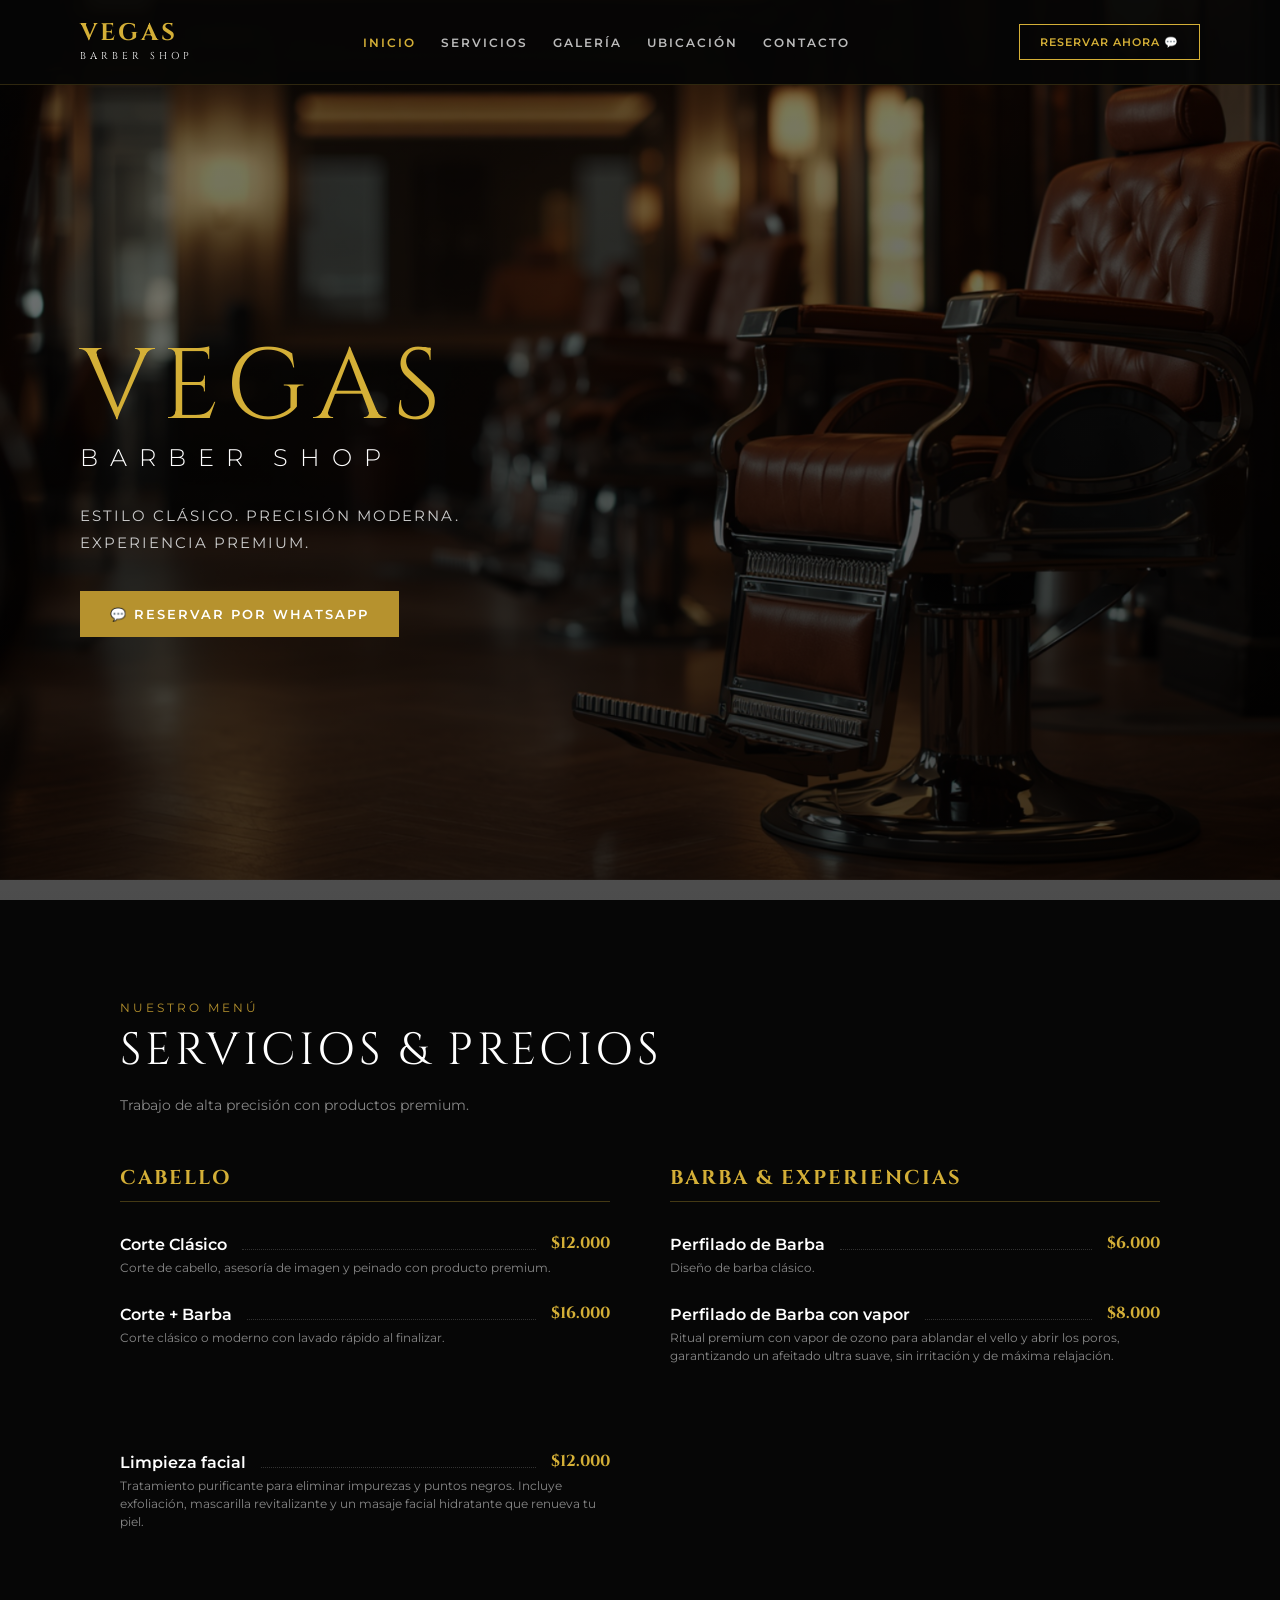
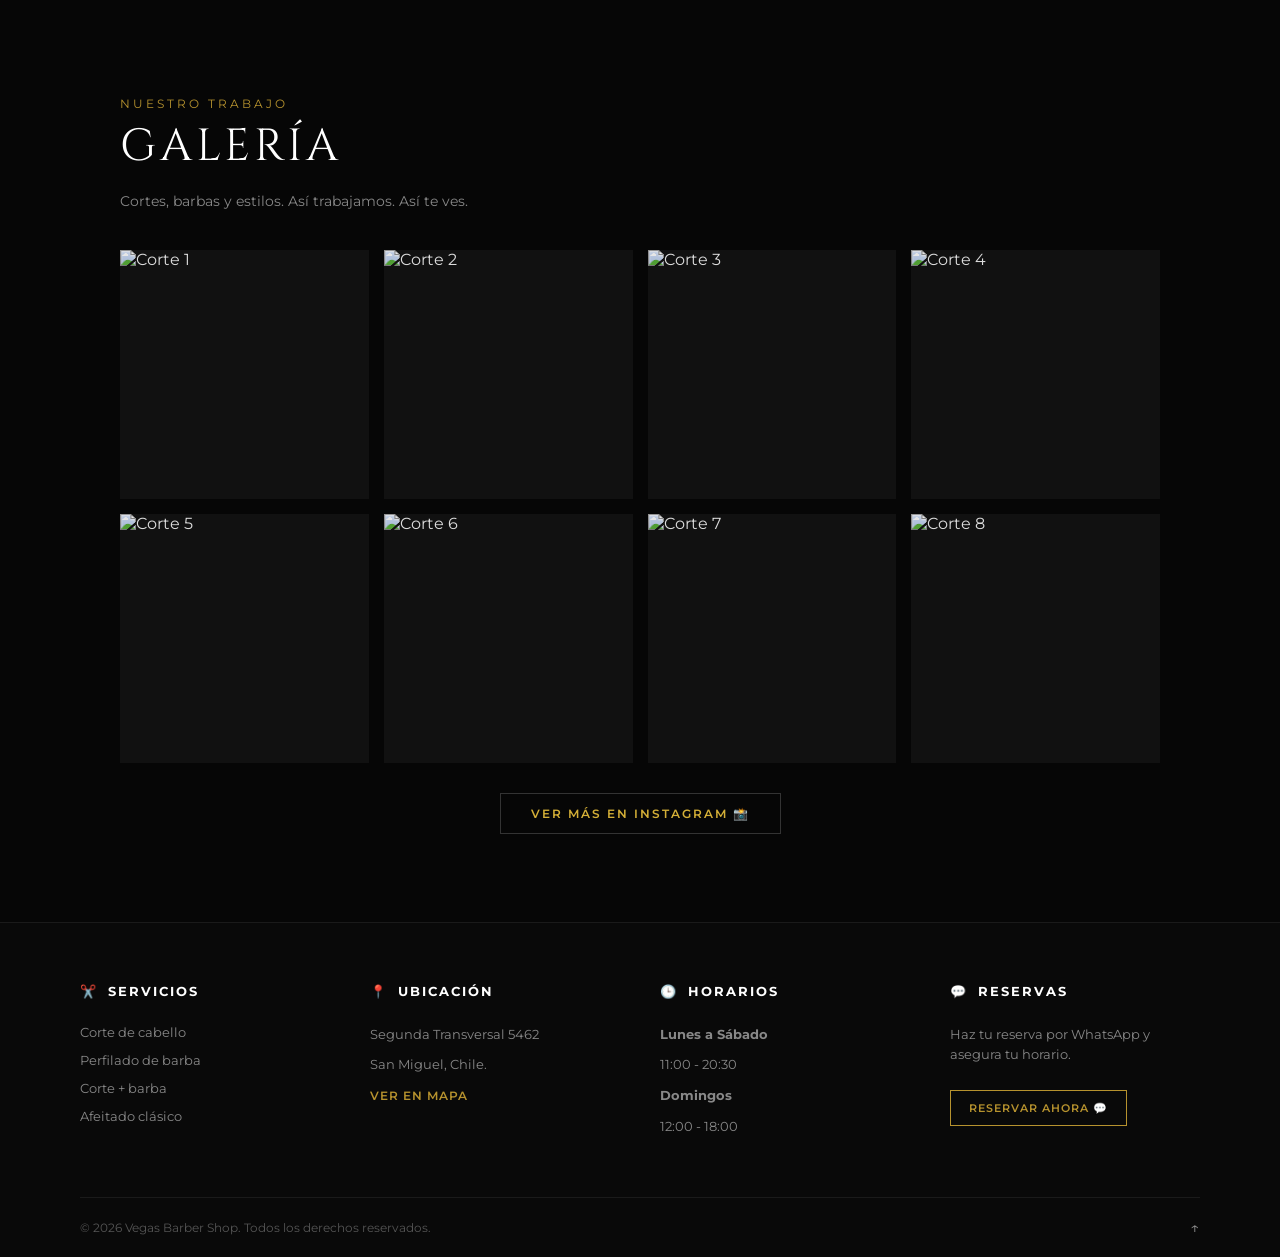
==== index.html @ ecc7b27f "Update index.html" ====
<!DOCTYPE html>
<html lang="es">
<head>
  <meta charset="UTF-8">
  <meta name="viewport" content="width=device-width, initial-scale=1.0">
  <title>Vegas Barber Shop</title>
  <link rel="preconnect" href="https://fonts.googleapis.com">
  <link rel="preconnect" href="https://fonts.gstatic.com" crossorigin>
  <link href="https://fonts.googleapis.com/css2?family=Cinzel:wght@400;600;700&family=Montserrat:wght@300;400;600&display=swap" rel="stylesheet">
  <link rel="stylesheet" href="styles.css">
</head>
<body>

  <nav class="navbar">
    <div class="nav-logo">
      <span class="gold-text">VEGAS</span><br><span class="sub-logo">BARBER SHOP</span>
    </div>
    <ul class="nav-links">
      <li><a href="#inicio" class="active">INICIO</a></li>
      <li><a href="#servicios">SERVICIOS</a></li>
      <li><a href="#galeria">GALERÍA</a></li>
      <li><a href="https://maps.app.goo.gl/8im1ZA4yLaTMc9S58">UBICACIÓN</a></li>
      <li><a href="#contacto">CONTACTO</a></li>
    </ul>
    <a href="https://wa.me/56946700809" target="_blank" class="btn-outline">RESERVAR AHORA 💬</a>
  </nav>

  <header id="inicio" class="hero">
    <div class="hero-content">
      <h1 class="hero-title">VEGAS</h1>
      <h2 class="hero-subtitle">BARBER SHOP</h2>
      <p class="hero-tagline">ESTILO CLÁSICO. PRECISIÓN MODERNA.<br>EXPERIENCIA PREMIUM.</p>
      <a class="btn-gold" href="https://wa.me/56946700809" target="_blank">
        <span class="icon">💬</span> RESERVAR POR WHATSAPP
      </a>
    </div>
  </header>
<section id="servicios" class="services-section">
    <p class="section-subtitle">NUESTRO MENÚ</p>
    <h2 class="section-title">SERVICIOS & PRECIOS</h2>
    <p class="services-desc">Trabajo de alta precisión con productos premium.</p>

    <div class="services-container">
      
      <div class="services-category">
        <h3>CABELLO</h3>
        
        <div class="service-item">
          <div class="service-info">
            <span class="service-name">Corte Clásico</span>
            <span class="service-line"></span>
            <span class="service-price">$12.000</span>
          </div>
          <p class="service-detail">Corte de cabello, asesoría de imagen y peinado con producto premium.</p>
        </div>

        <div class="service-item">
          <div class="service-info">
            <span class="service-name">Corte + Barba</span>
            <span class="service-line"></span>
            <span class="service-price">$16.000</span>
          </div>
          <p class="service-detail">Corte clásico o moderno con lavado rápido al finalizar.</p>
        </div>
      </div>

      <div class="services-category">
        <h3>BARBA & EXPERIENCIAS</h3>
        
        <div class="service-item">
          <div class="service-info">
            <span class="service-name">Perfilado de Barba</span>
            <span class="service-line"></span>
            <span class="service-price">$6.000</span>
          </div>
          <p class="service-detail">Diseño de barba clásico.</p>
        </div>

        <div class="service-item">
          <div class="service-info">
            <span class="service-name">Perfilado de Barba con vapor</span>
            <span class="service-line"></span>
            <span class="service-price">$8.000</span>
          </div>
          <p class="service-detail">Ritual premium con vapor de ozono para ablandar el vello y abrir los poros, garantizando un afeitado ultra suave, sin irritación y de máxima relajación.</p>
        </div>
      </div>
      
        <div class="service-item">
          <div class="service-info">
            <span class="service-name">Limpieza facial</span>
            <span class="service-line"></span>
            <span class="service-price">$12.000</span>
          </div>
          <p class="service-detail">Tratamiento purificante para eliminar impurezas y puntos negros. Incluye exfoliación, mascarilla revitalizante y un masaje facial hidratante que renueva tu piel.</p>
        </div>
      </div>

    </div>
  </section>
  
  <section id="galeria" class="gallery-section">
    <p class="section-subtitle">NUESTRO TRABAJO</p>
    <h2 class="section-title">GALERÍA</h2>
    <p class="gallery-desc">Cortes, barbas y estilos. Así trabajamos. Así te ves.</p>
    
    <div class="gallery-grid">
      <div class="gallery-item"><img src="https://images.unsplash.com/photo-1503951914875-452162b0f3f1?q=80&w=500" alt="Corte 1"></div>
      <div class="gallery-item"><img src="https://images.unsplash.com/photo-1621605815971-fbc98d665033?q=80&w=500" alt="Corte 2"></div>
      <div class="gallery-item"><img src="https://images.unsplash.com/photo-1599351431202-1e0f0137899a?q=80&w=500" alt="Corte 3"></div>
      <div class="gallery-item"><img src="https://images.unsplash.com/photo-1622286342621-4bd786c2447c?q=80&w=500" alt="Corte 4"></div>
      <div class="gallery-item"><img src="https://images.unsplash.com/photo-1517832606589-7a598b38927e?q=80&w=500" alt="Corte 5"></div>
      <div class="gallery-item"><img src="https://images.unsplash.com/photo-1503951914875-452162b0f3f1?q=80&w=500" alt="Corte 6"></div>
      <div class="gallery-item"><img src="https://images.unsplash.com/photo-1621605815971-fbc98d665033?q=80&w=500" alt="Corte 7"></div>
      <div class="gallery-item"><img src="https://images.unsplash.com/photo-1599351431202-1e0f0137899a?q=80&w=500" alt="Corte 8"></div>
    </div>

    <div class="gallery-action">
      <a href="https://instagram.com/vegasbarber.cl" target="_blank" class="btn-insta">VER MÁS EN INSTAGRAM 📸</a>
    </div>
  </section>

  <footer class="main-footer">
    <div class="footer-container">
      
      <div class="footer-column">
        <h3><span class="icon">✂️</span> SERVICIOS</h3>
        <ul>
          <li>Corte de cabello</li>
          <li>Perfilado de barba</li>
          <li>Corte + barba</li>
          <li>Afeitado clásico</li>
        </ul>
      </div>

      <div class="footer-column">
        <h3><span class="icon">📍</span> UBICACIÓN</h3>
        <p>Segunda Transversal 5462</p>
        <p>San Miguel, Chile.</p>
        <a href="https://maps.app.goo.gl/8im1ZA4yLaTMc9S58" class="gold-link">VER EN MAPA</a>
      </div>

      <div class="footer-column">
        <h3><span class="icon">🕒</span> HORARIOS</h3>
        <p><strong>Lunes a Sábado</strong></p>
        <p>11:00 - 20:30</p>
        <p><strong>Domingos</strong></p>
        <p>12:00 - 18:00</p>
      </div>

      <div class="footer-column">
        <h3><span class="icon">💬</span> RESERVAS</h3>
        <p>Haz tu reserva por WhatsApp y asegura tu horario.</p>
        <a href="https://wa.me/56946700809" target="_blank" class="btn-outline-footer">RESERVAR AHORA 💬</a>
      </div>

    </div>

    <div class="footer-bottom">
      <p>&copy; 2026 Vegas Barber Shop. Todos los derechos reservados.</p>
      <a href="#inicio" class="back-to-top">↑</a>
    </div>
  </footer>

</body>
</html>
---- styles.css ----
/* ==========================================================================
   1. RESET Y ESTILOS GENERALES
   ========================================================================== */
* {
  margin: 0;
  padding: 0;
  box-sizing: border-box;
}

html {
  scroll-behavior: smooth;
}

body {
  background: #060606; /* Un negro más profundo para que resalte el dorado */
  color: #f5f5f5;
  font-family: 'Montserrat', sans-serif; /* Tipografía limpia para textos generales */
  overflow-x: hidden;
}

/* Enlaces globales */
a {
  text-decoration: none;
  color: inherit;
}

/* ==========================================================================
   2. BARRA DE NAVEGACIÓN (NAVBAR)
   ========================================================================== */
.navbar {
  display: flex;
  justify-content: space-between;
  align-items: center;
  padding: 20px 80px;
  background-color: rgba(6, 6, 6, 0.95);
  border-bottom: 1px solid rgba(212, 175, 55, 0.2); /* Línea sutil dorada abajo */
  position: fixed;
  top: 0;
  left: 0;
  width: 100%;
  z-index: 1000;
}

.nav-logo {
  font-family: 'Cinzel', serif;
  line-height: 1.1;
}

.nav-logo .gold-text {
  color: #d4af37;
  font-size: 24px;
  font-weight: 700;
  letter-spacing: 3px;
}

.nav-logo .sub-logo {
  color: #fff;
  font-size: 10px;
  letter-spacing: 4px;
}

.nav-links {
  display: flex;
  list-style: none;
  gap: 25px;
}

.nav-links a {
  font-size: 12px;
  font-weight: 600;
  letter-spacing: 2px;
  color: #bbb;
  transition: color 0.3s;
}

.nav-links a:hover, 
.nav-links a.active {
  color: #d4af37;
}

/* Botón contorno dorado arriba */
.btn-outline {
  border: 1px solid #d4af37;
  color: #d4af37;
  padding: 10px 20px;
  font-size: 11px;
  font-weight: 600;
  letter-spacing: 1px;
  transition: all 0.3s;
}

.btn-outline:hover {
  background: #d4af37;
  color: #000;
}

/* ==========================================================================
   3. HERO / PORTADA PRINCIPAL
   ========================================================================== */
.hero {
  height: 100vh;
  background: linear-gradient(rgba(0, 0, 0, 0.5), rgba(0, 0, 0, 0.7)), url("silla-barberia.png");
  background-size: cover;
  background-position: center;
  background-repeat: no-repeat;
  
  display: grid;
  place-items: center start;
  padding-left: 80px;
  padding-top: 80px; /* Compensa la barra fija superior */
}

.hero-content {
  text-align: left;
  max-width: 600px;
}

.hero-title {
  font-family: 'Cinzel', serif;
  font-size: 100px;
  font-weight: 400;
  color: #d4af37;
  letter-spacing: 8px;
  line-height: 0.9;
  margin: 0;
}

.hero-subtitle {
  font-family: 'Montserrat', sans-serif;
  font-size: 24px;
  font-weight: 300;
  color: #fff;
  letter-spacing: 12px;
  margin: 10px 0 30px 0;
}

.hero-tagline {
  font-size: 15px;
  color: #ccc;
  letter-spacing: 2px;
  line-height: 1.8;
  margin-bottom: 35px;
}

/* Botón principal de WhatsApp */
.btn-gold {
  display: inline-block;
  background: #b6922e; /* Tono ocre/dorado de tu imagen */
  color: #fff;
  padding: 15px 30px;
  font-size: 13px;
  font-weight: 600;
  letter-spacing: 2px;
  transition: background 0.3s;
}

.btn-gold:hover {
  background: #947420;
}

/* ==========================================================================
   4. SECCIÓN GALERÍA (ESTILO INSTAGRAM)
   ========================================================================== */
.gallery-section {
  padding: 100px 80px;
  max-width: 1200px;
  margin: 0 auto;
}

.section-subtitle {
  color: #b6922e;
  font-size: 12px;
  letter-spacing: 3px;
  margin-bottom: 5px;
}

.section-title {
  font-family: 'Cinzel', serif;
  font-size: 45px;
  color: #fff;
  letter-spacing: 4px;
  margin-bottom: 15px;
  font-weight: 400;
}

.gallery-desc {
  font-size: 14px;
  color: #888;
  margin-bottom: 40px;
}

/* Cuadrícula perfecta de 4 columnas */
.gallery-grid {
  display: grid;
  grid-template-columns: repeat(4, 1fr);
  gap: 15px;
  margin-bottom: 40px;
}

.gallery-item {
  position: relative;
  aspect-ratio: 1 / 1; /* Hace las imágenes perfectamente cuadradas */
  overflow: hidden;
  background: #111;
}

.gallery-item img {
  width: 100%;
  height: 100%;
  object-fit: cover; /* Recorta la imagen sin deformarla */
  transition: transform 0.5s ease;
  filter: brightness(0.9);
}

.gallery-item:hover img {
  transform: scale(1.05);
  filter: brightness(1);
}

.gallery-action {
  text-align: center;
  margin-top: 40px;
}

.btn-insta {
  border: 1px solid #333;
  color: #d4af37;
  padding: 12px 30px;
  font-size: 12px;
  letter-spacing: 2px;
  font-weight: 600;
  transition: border-color 0.3s;
}

.btn-insta:hover {
  border-color: #d4af37;
}

/* ==========================================================================
   5. PIE DE PÁGINA (FOOTER COMERCIAL)
   ========================================================================== */
.main-footer {
  background: #090909;
  border-top: 1px solid #1a1a1a;
  padding: 60px 80px 20px 80px;
}

.footer-container {
  max-width: 1200px;
  margin: 0 auto;
  display: grid;
  grid-template-columns: repeat(4, 1fr); /* 4 Columnas exactas */
  gap: 40px;
}

.footer-column h3 {
  font-size: 13px;
  color: #fff;
  letter-spacing: 2px;
  margin-bottom: 25px;
  display: flex;
  align-items: center;
  gap: 10px;
}

.footer-column ul {
  list-style: none;
}

.footer-column ul li {
  font-size: 13px;
  color: #888;
  margin-bottom: 12px;
}

.footer-column p {
  font-size: 13px;
  color: #888;
  line-height: 1.6;
  margin-bottom: 10px;
}

.gold-link {
  color: #b6922e;
  font-size: 12px;
  font-weight: 600;
  letter-spacing: 1px;
}

.btn-outline-footer {
  display: inline-block;
  border: 1px solid #b6922e;
  color: #b6922e;
  padding: 10px 18px;
  font-size: 11px;
  font-weight: 600;
  letter-spacing: 1px;
  margin-top: 15px;
}

/* Línea de copyright final */
.footer-bottom {
  max-width: 1200px;
  margin: 50px auto 0 auto;
  padding-top: 20px;
  border-top: 1px solid #1a1a1a;
  display: flex;
  justify-content: space-between;
  align-items: center;
  color: #555;
  font-size: 12px;
}

.back-to-top {
  font-size: 16px;
  color: #888;
}

/* ==========================================================================
   6. RESPONSIVE (Ajustes para celulares)
   ========================================================================== */
@media (max-width: 900px) {
  .navbar { padding: 20px; }
  .nav-links { display: none; } /* Oculta el menú largo en móviles */
  
  .hero { padding-left: 30px; }
  .hero-title { font-size: 60px; }
  .hero-subtitle { font-size: 18px; letter-spacing: 6px; }
  
  .gallery-section { padding: 60px 20px; }
  .gallery-grid { grid-template-columns: repeat(2, 1fr); } /* 2 columnas en celular */
  
  .main-footer { padding: 40px 20px 20px 20px; }
  .footer-container { grid-template-columns: 1fr; gap: 30px; } /* Columnas en vertical */
}

/* ==========================================================================
   7. SECCIÓN SERVICIOS Y PRECIOS (MENÚ)
   ========================================================================== */
.services-section {
  padding: 100px 80px 40px 80px;
  max-width: 1200px;
  margin: 0 auto;
}

.services-desc {
  font-size: 14px;
  color: #888;
  margin-bottom: 50px;
}

/* Contenedor en dos columnas para las categorías */
.services-container {
  display: grid;
  grid-template-columns: repeat(2, 1fr);
  gap: 60px;
}

.services-category h3 {
  font-family: 'Cinzel', serif;
  font-size: 20px;
  color: #d4af37;
  letter-spacing: 2px;
  margin-bottom: 30px;
  border-bottom: 1px solid rgba(212, 175, 55, 0.3);
  padding-bottom: 10px;
}

.service-item {
  margin-bottom: 25px;
}

/* Alineación Nombre ---- Precio */
.service-info {
  display: flex;
  justify-content: space-between;
  align-items: flex-end;
  margin-bottom: 5px;
}

.service-name {
  font-size: 16px;
  font-weight: 600;
  color: #fff;
  white-space: nowrap;
}

/* La línea de puntos intermedia */
.service-line {
  flex-grow: 1;
  border-bottom: 1px dotted #333;
  margin: 0 15px;
  position: relative;
  top: -4px;
}

.service-price {
  font-family: 'Cinzel', serif;
  font-size: 16px;
  color: #d4af37;
  font-weight: bold;
}

.service-detail {
  font-size: 12px;
  color: #888;
  line-height: 1.5;
  text-align: left;
}

/* Ajuste responsive para celulares */
@media (max-width: 900px) {
  .services-section { padding: 60px 20px 20px 20px; }
  .services-container { grid-template-columns: 1fr; gap: 40px; }
  .service-name { white-space: normal; } /* Permite que el nombre baje si es muy largo en celular */
}
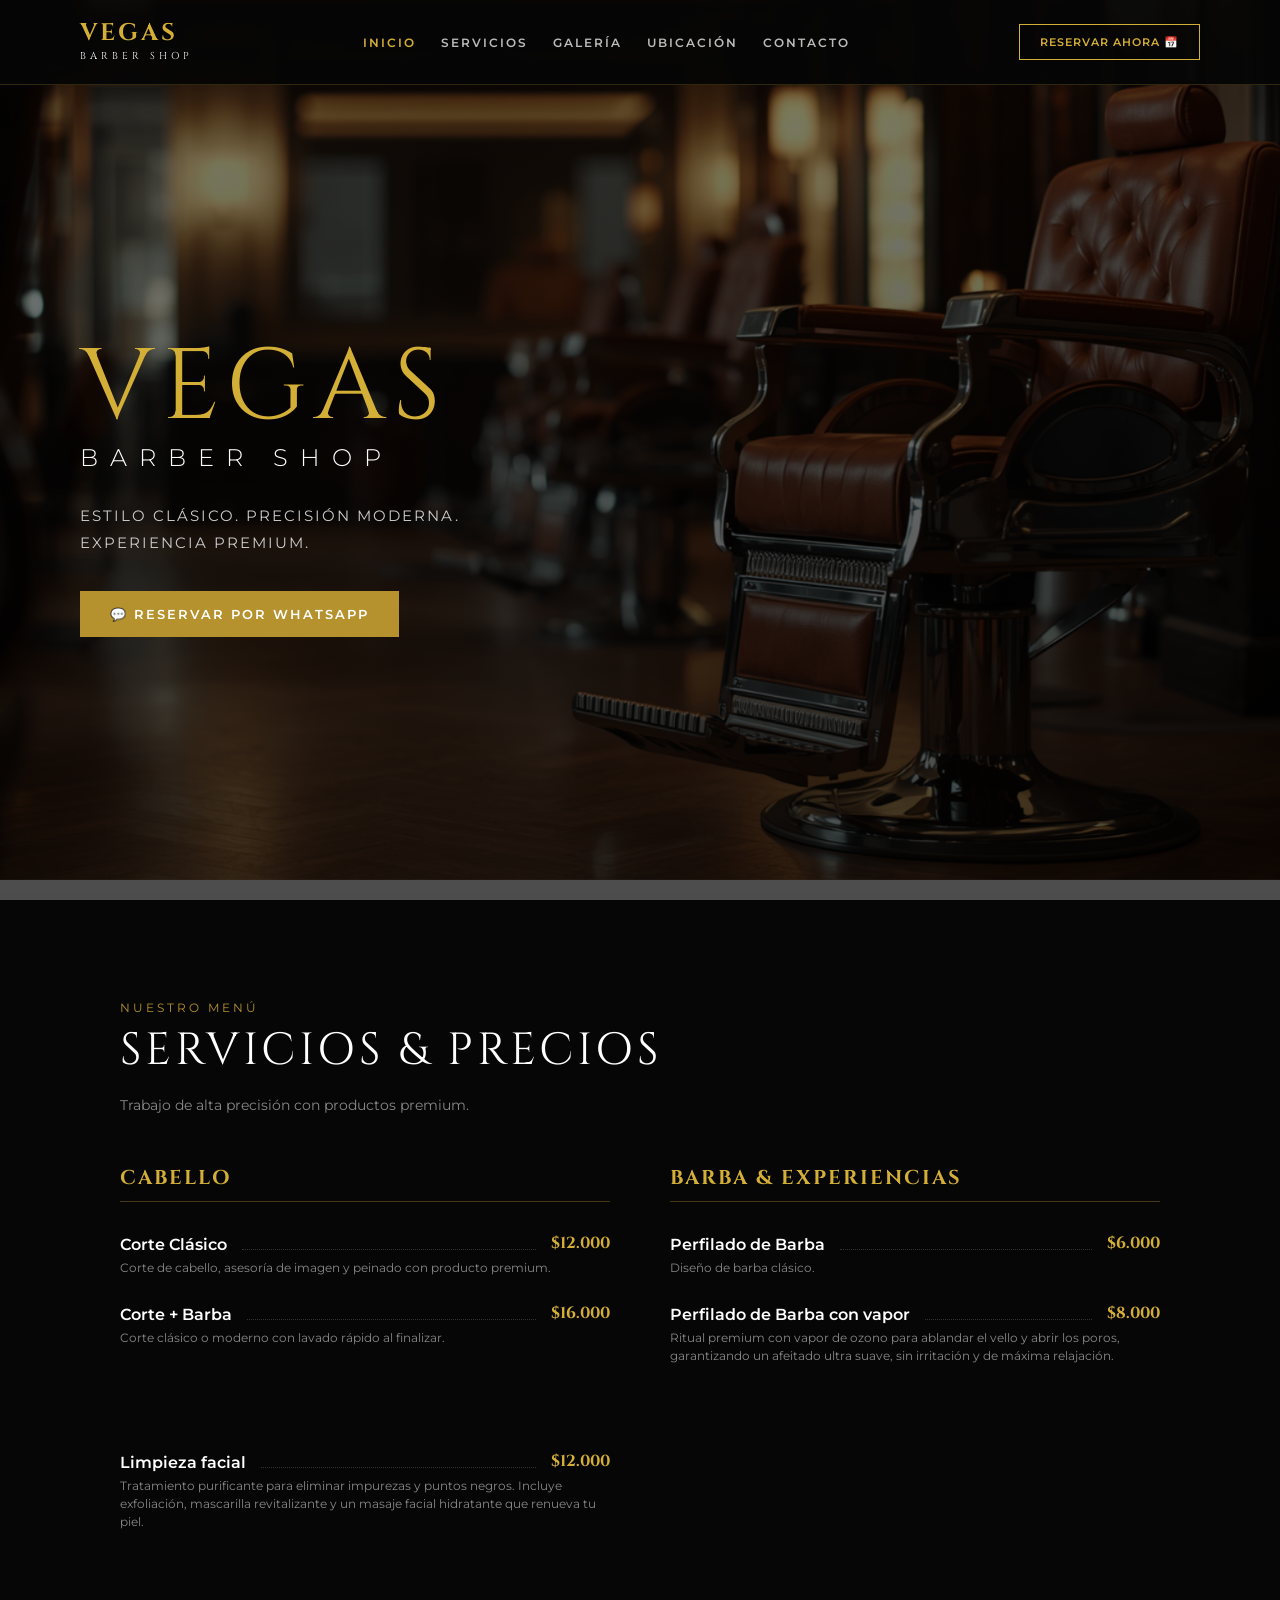
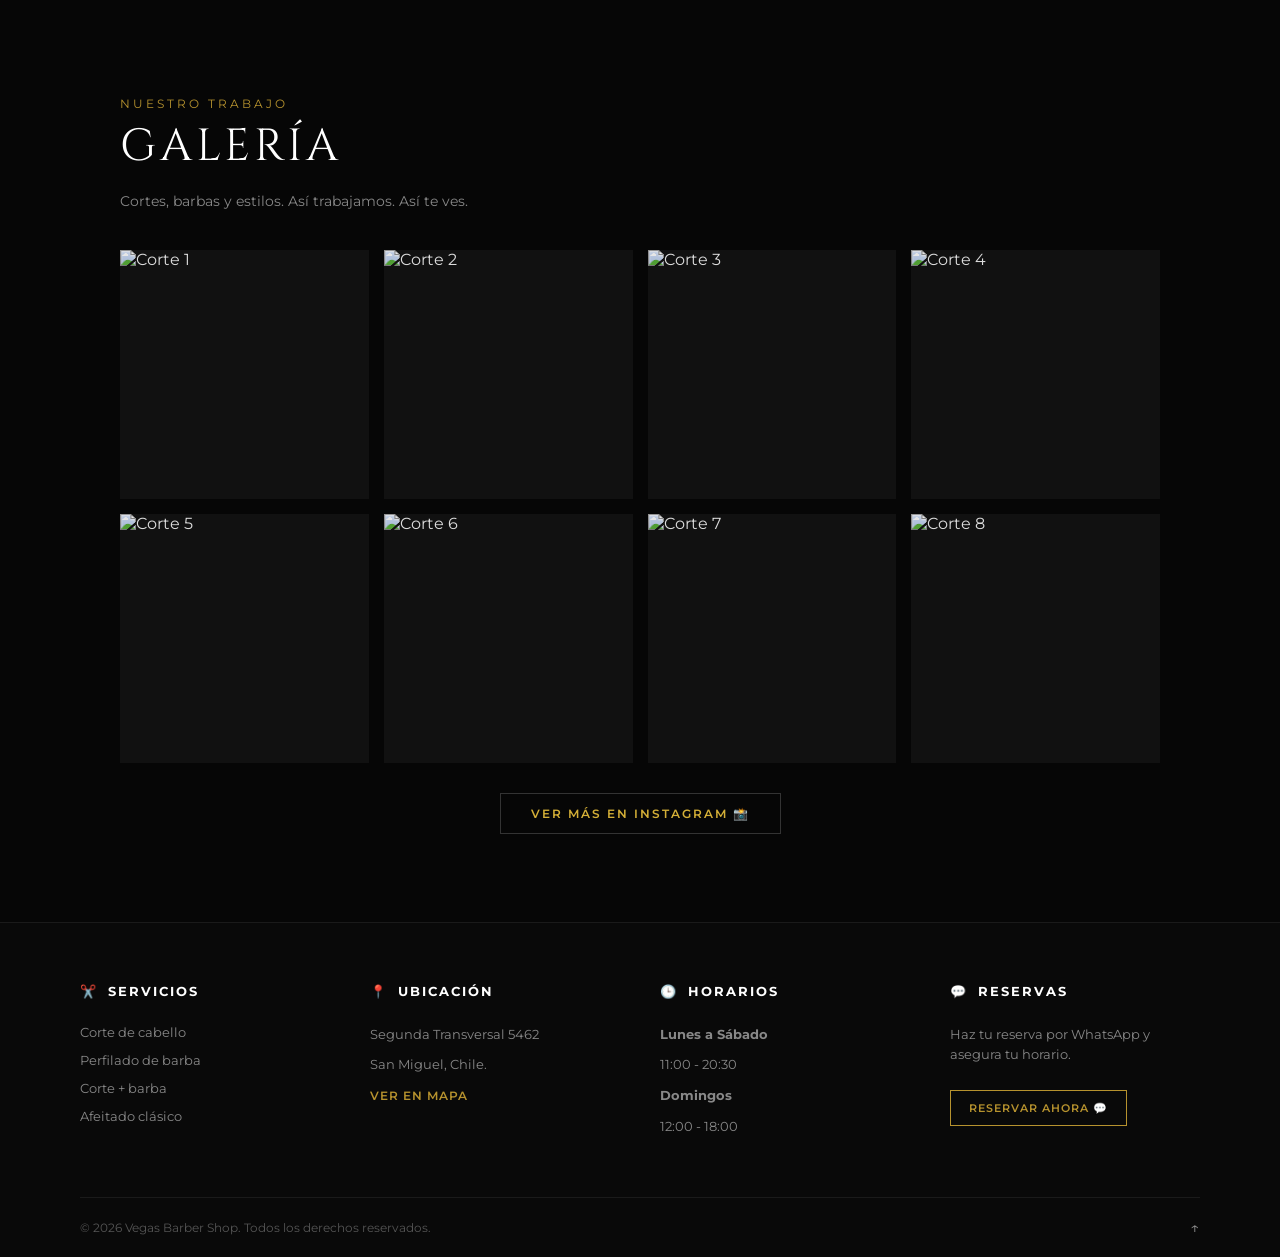
==== commit 77418762: "Update index.html" ====
--- a/index.html
+++ b/index.html
@@ -20,9 +20,9 @@
       <li><a href="#servicios">SERVICIOS</a></li>
       <li><a href="#galeria">GALERÍA</a></li>
       <li><a href="https://maps.app.goo.gl/8im1ZA4yLaTMc9S58">UBICACIÓN</a></li>
-      <li><a href="#contacto">CONTACTO</a></li>
+      <li><a href="https://wa.me/56946700809">CONTACTO</a></li>
     </ul>
-    <a href="https://wa.me/56946700809" target="_blank" class="btn-outline">RESERVAR AHORA 💬</a>
+    <a href="reservar.html" class="btn-outline">RESERVAR AHORA 📅</a>
   </nav>
 
   <header id="inicio" class="hero">
--- a/styles.css
+++ b/styles.css
@@ -414,3 +414,26 @@
   .services-container { grid-template-columns: 1fr; gap: 40px; }
   .service-name { white-space: normal; } /* Permite que el nombre baje si es muy largo en celular */
 }
+/* ==========================================================================
+   8. PÁGINA DE RESERVAS
+   ========================================================================== */
+.booking-section {
+  padding: 140px 20px 60px 20px; /* Más espacio arriba para que no lo tape la navbar fija */
+  text-align: center;
+  max-width: 800px;
+  margin: 0 auto;
+}
+
+.booking-desc {
+  font-size: 14px;
+  color: #888;
+  margin-bottom: 40px;
+}
+
+.booking-card {
+  background: #0f0f0f;
+  border: 1px solid rgba(212, 175, 55, 0.2);
+  border-radius: 8px;
+  padding: 10px;
+  box-shadow: 0 10px 30px rgba(0,0,0,0.5);
+}
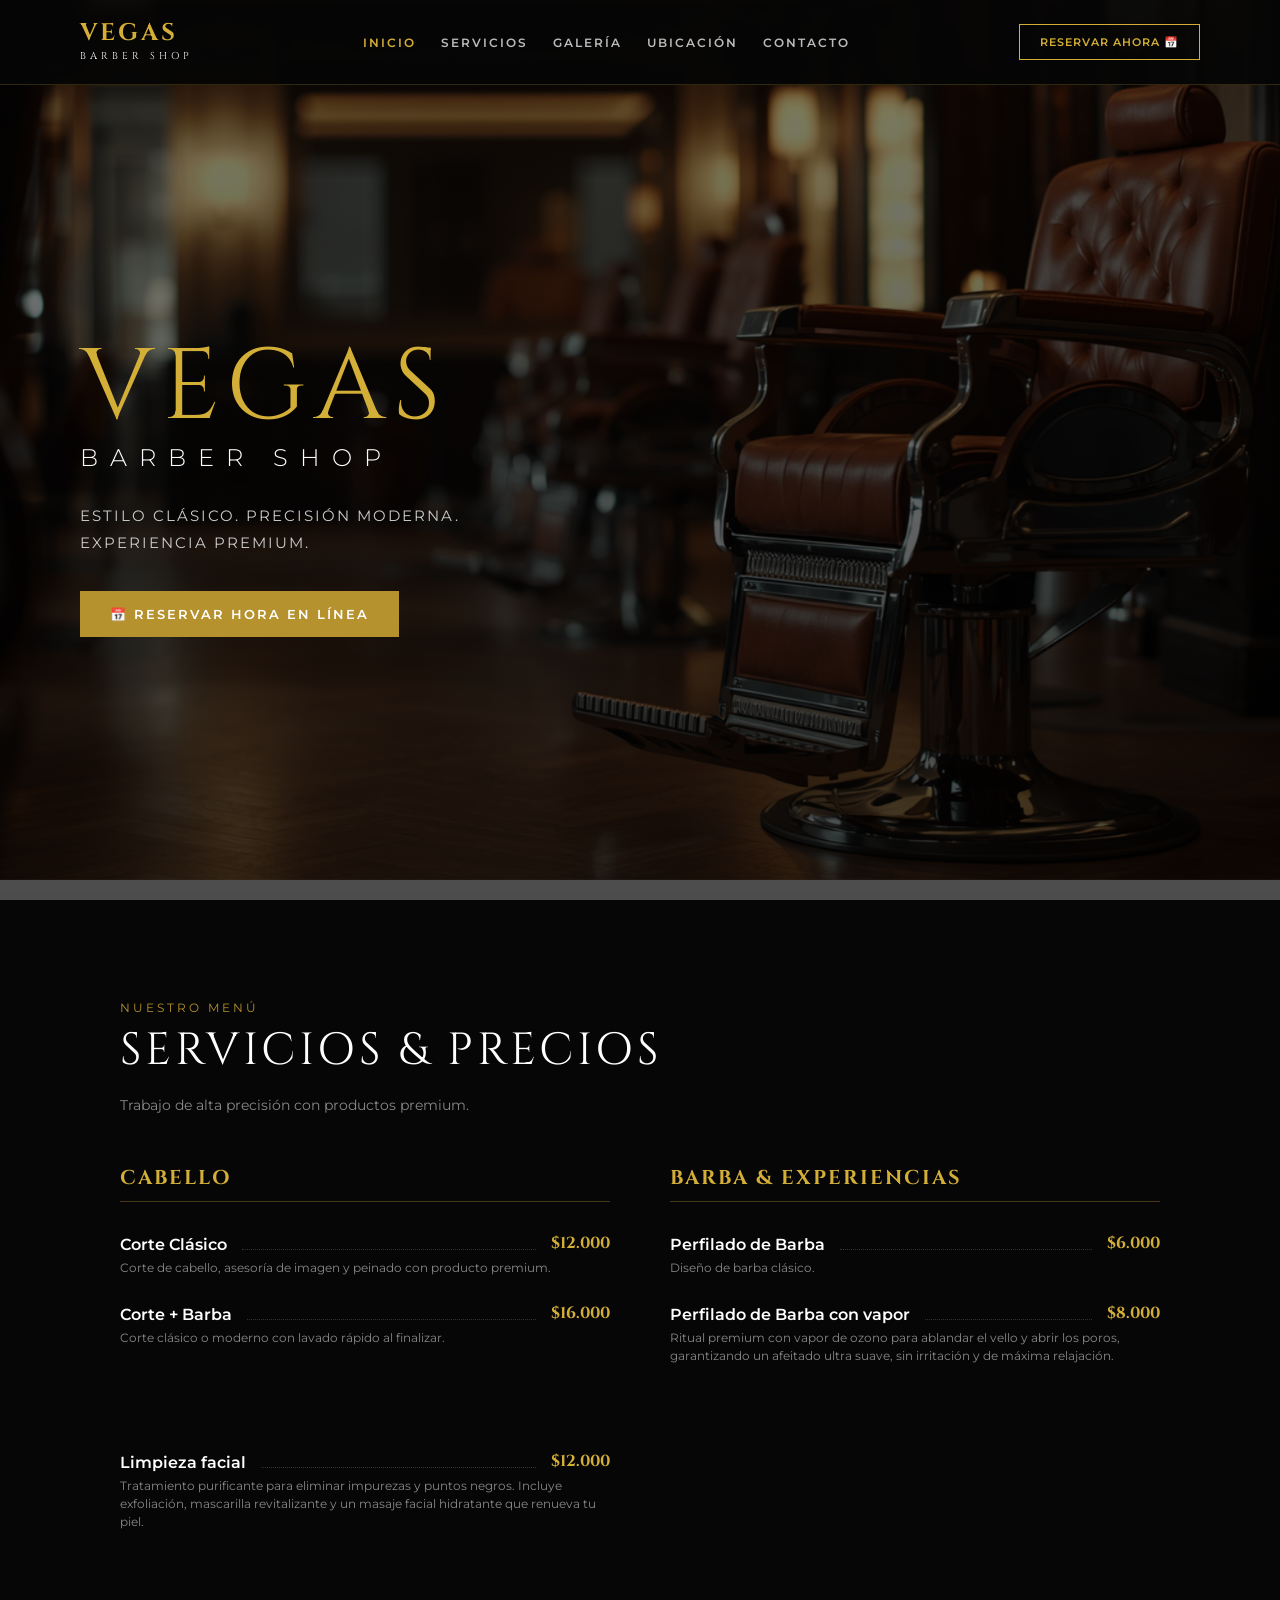
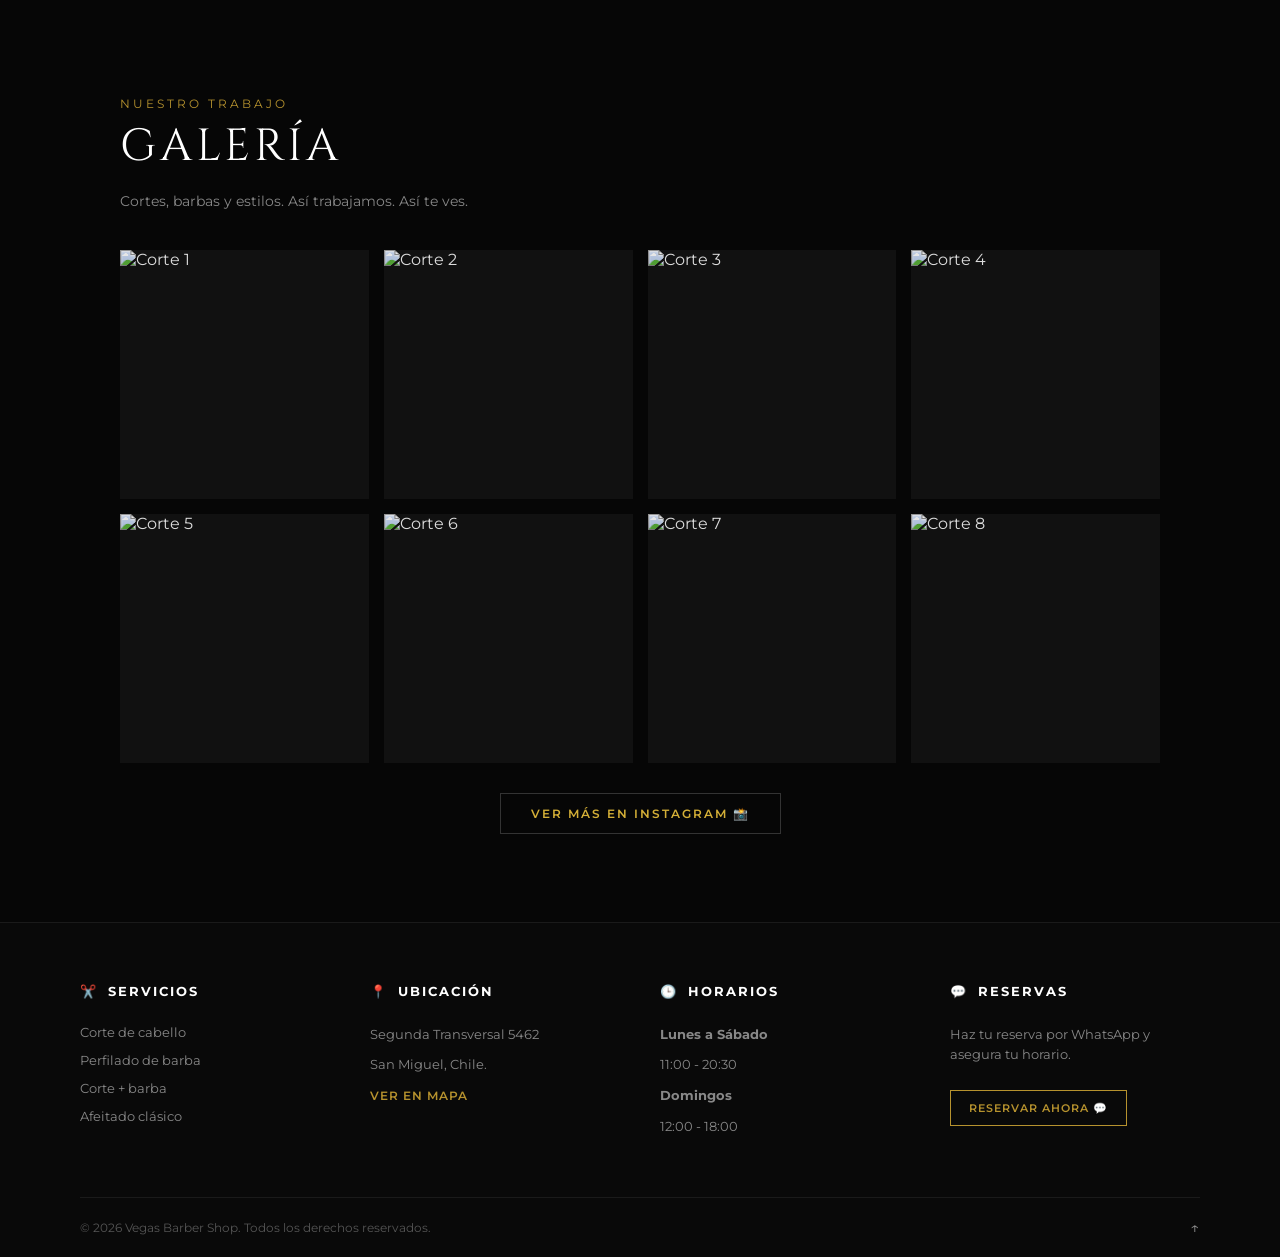
==== commit 3949a538: "Update index.html" ====
--- a/index.html
+++ b/index.html
@@ -30,8 +30,8 @@
       <h1 class="hero-title">VEGAS</h1>
       <h2 class="hero-subtitle">BARBER SHOP</h2>
       <p class="hero-tagline">ESTILO CLÁSICO. PRECISIÓN MODERNA.<br>EXPERIENCIA PREMIUM.</p>
-      <a class="btn-gold" href="https://wa.me/56946700809" target="_blank">
-        <span class="icon">💬</span> RESERVAR POR WHATSAPP
+      <a class="btn-gold" href="reservar.html">
+        <span class="icon">📅</span> RESERVAR HORA EN LÍNEA
       </a>
     </div>
   </header>
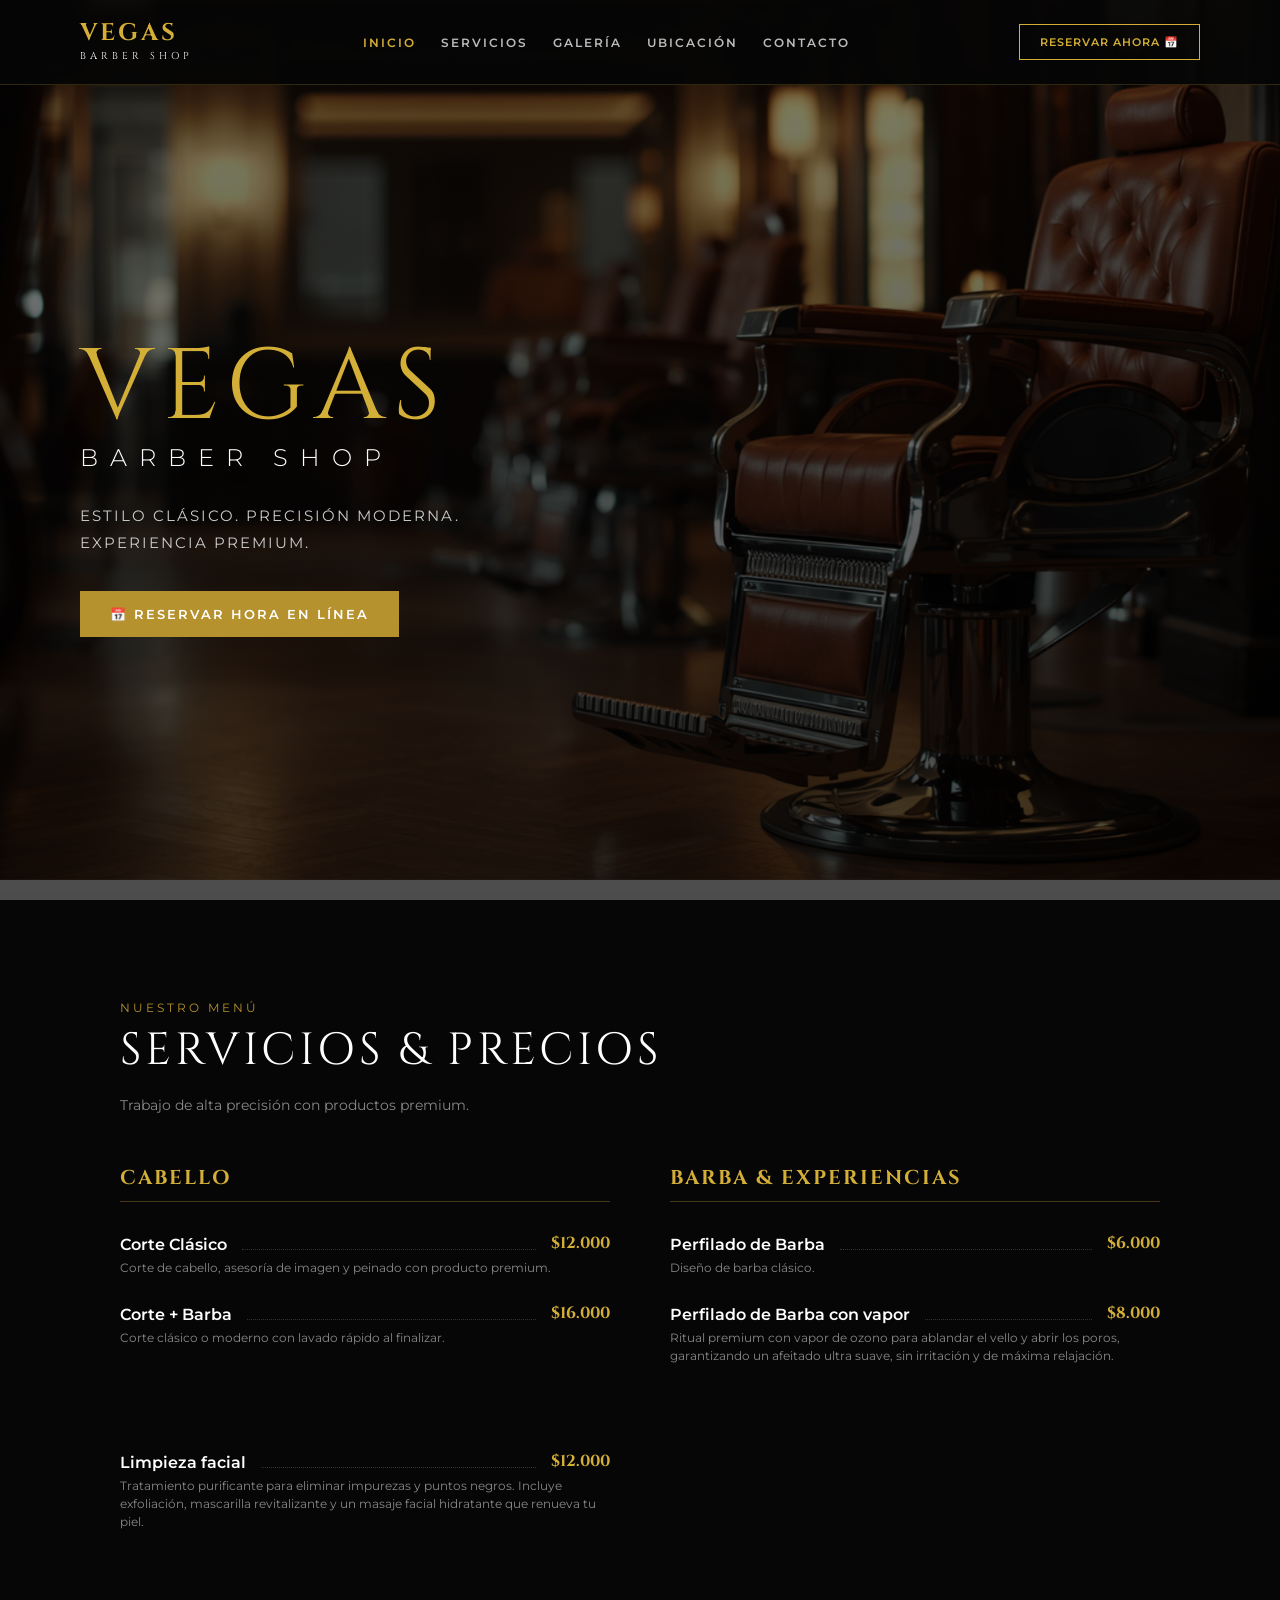
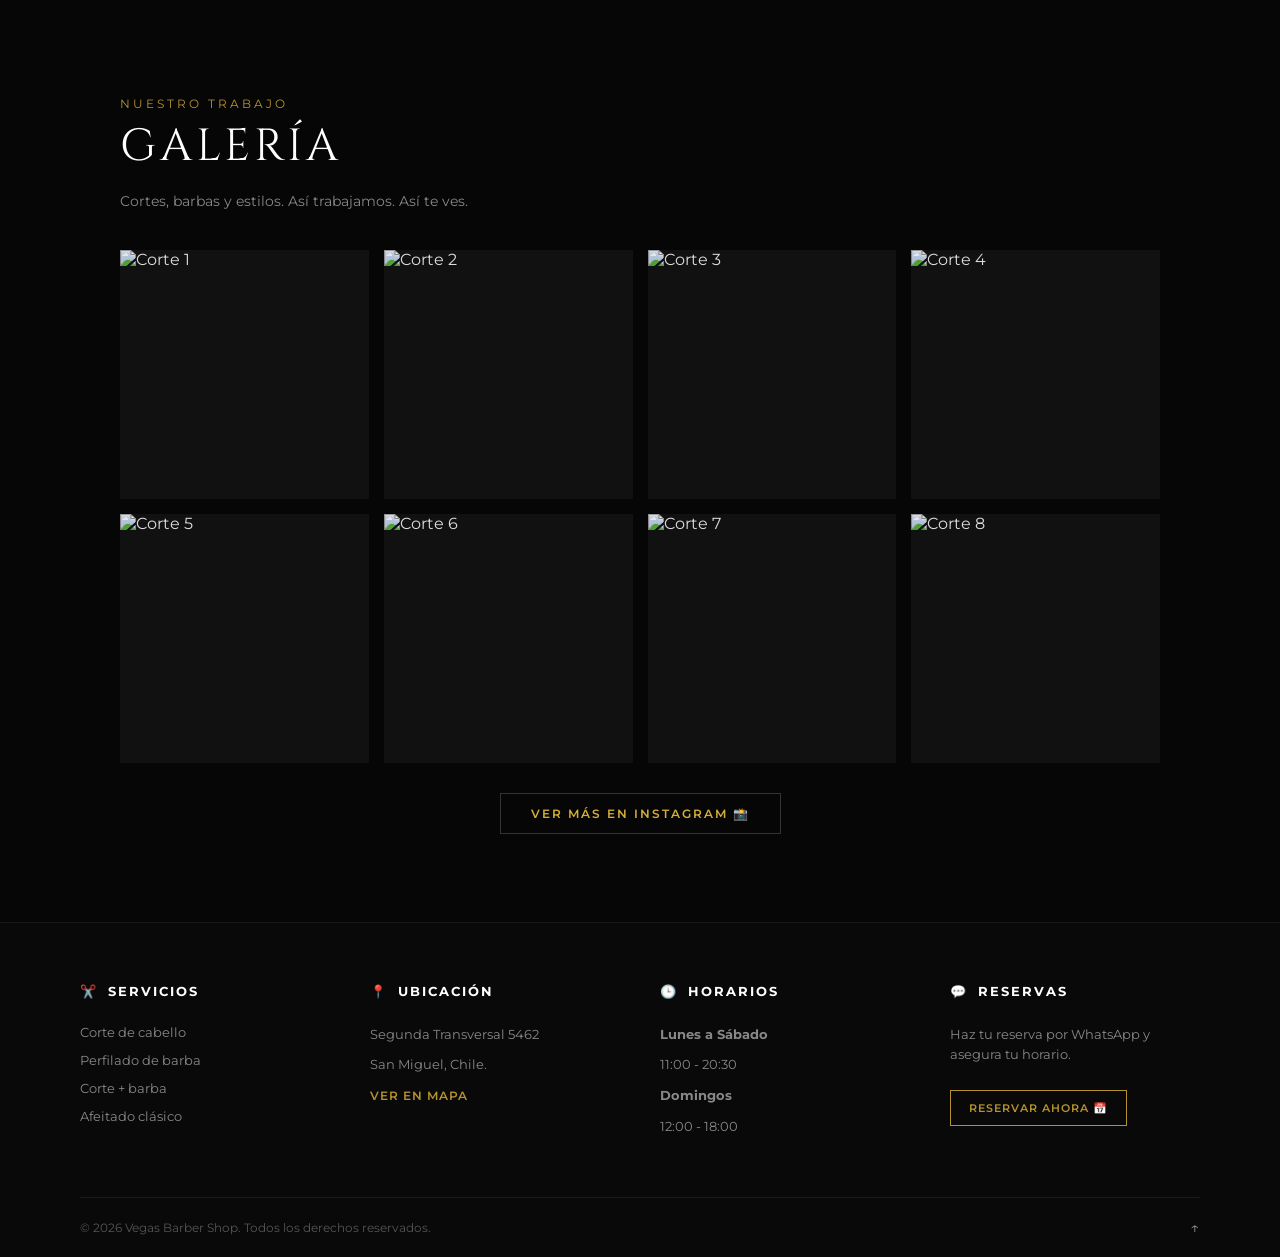
==== commit 78249300: "Update index.html" ====
--- a/index.html
+++ b/index.html
@@ -151,7 +151,7 @@
       <div class="footer-column">
         <h3><span class="icon">💬</span> RESERVAS</h3>
         <p>Haz tu reserva por WhatsApp y asegura tu horario.</p>
-        <a href="https://wa.me/56946700809" target="_blank" class="btn-outline-footer">RESERVAR AHORA 💬</a>
+        <a href="reservar.html" class="btn-outline-footer">RESERVAR AHORA 📅</a>
       </div>
 
     </div>
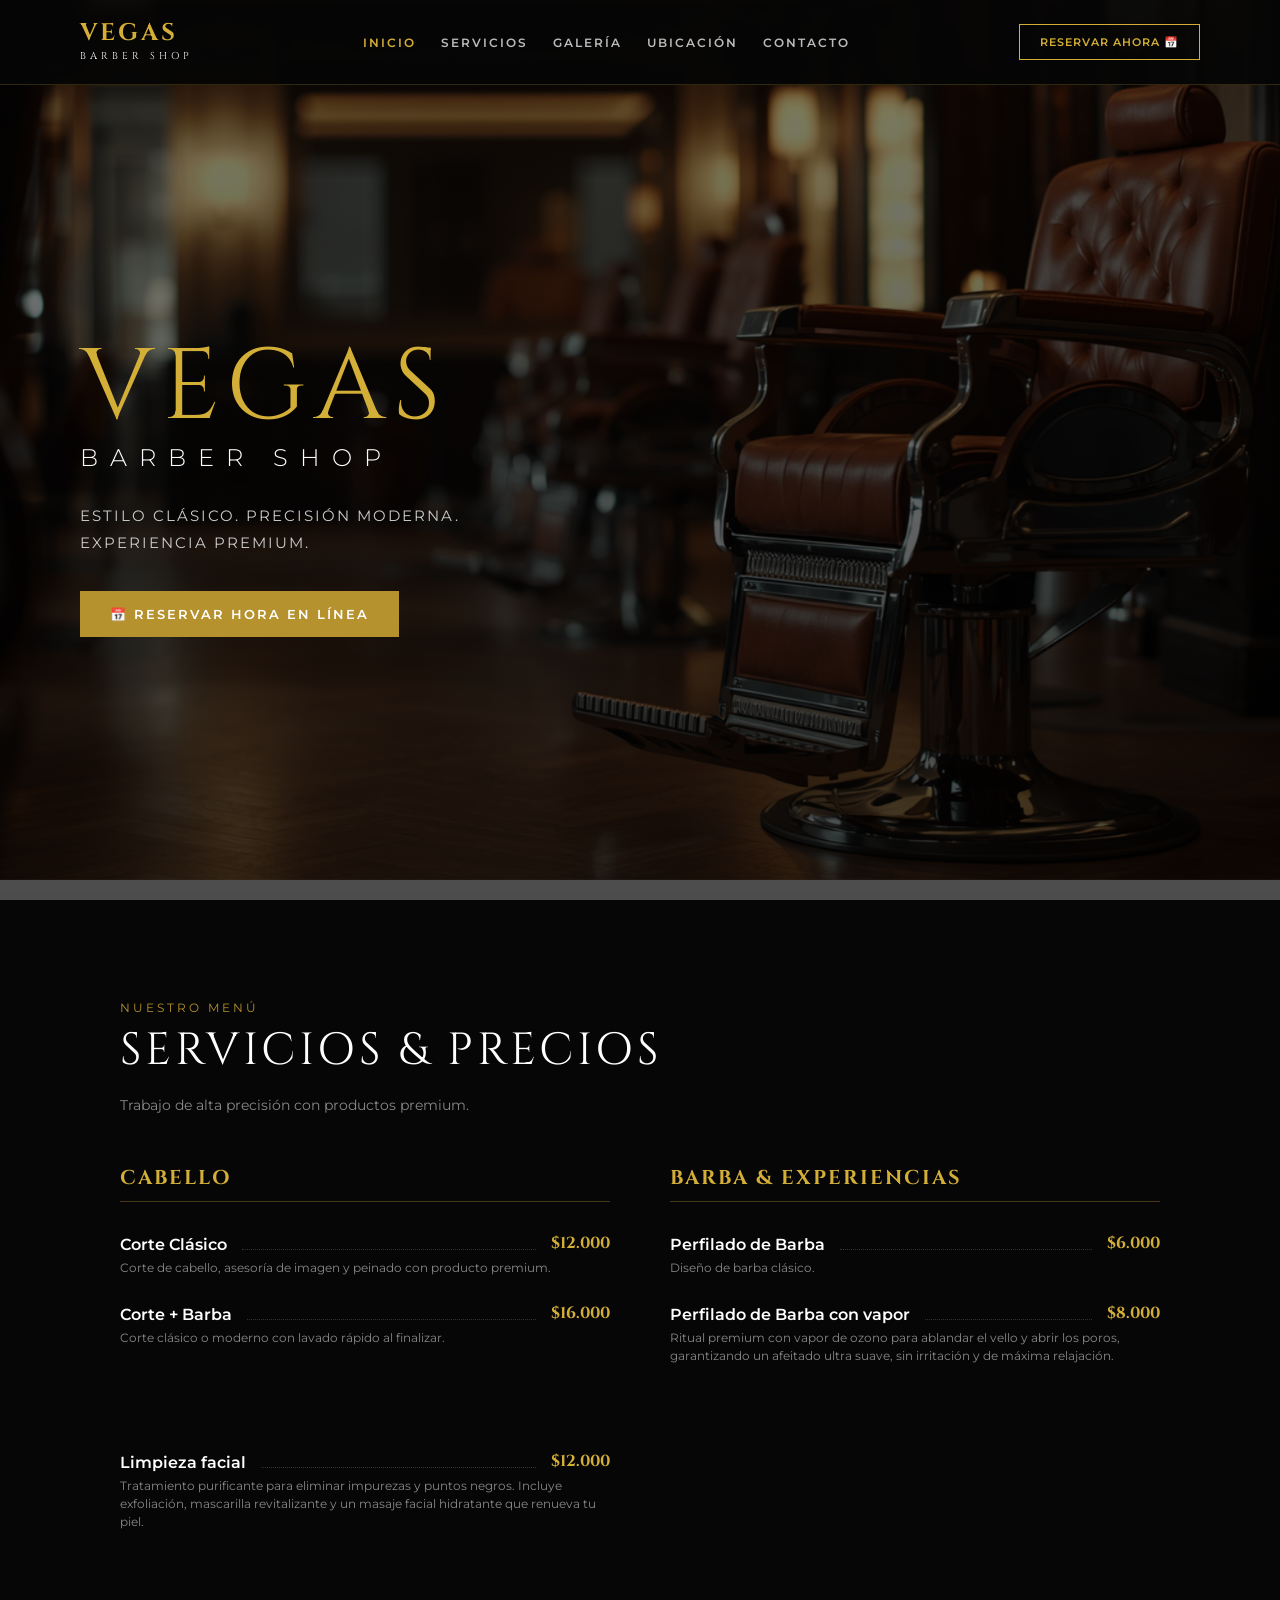
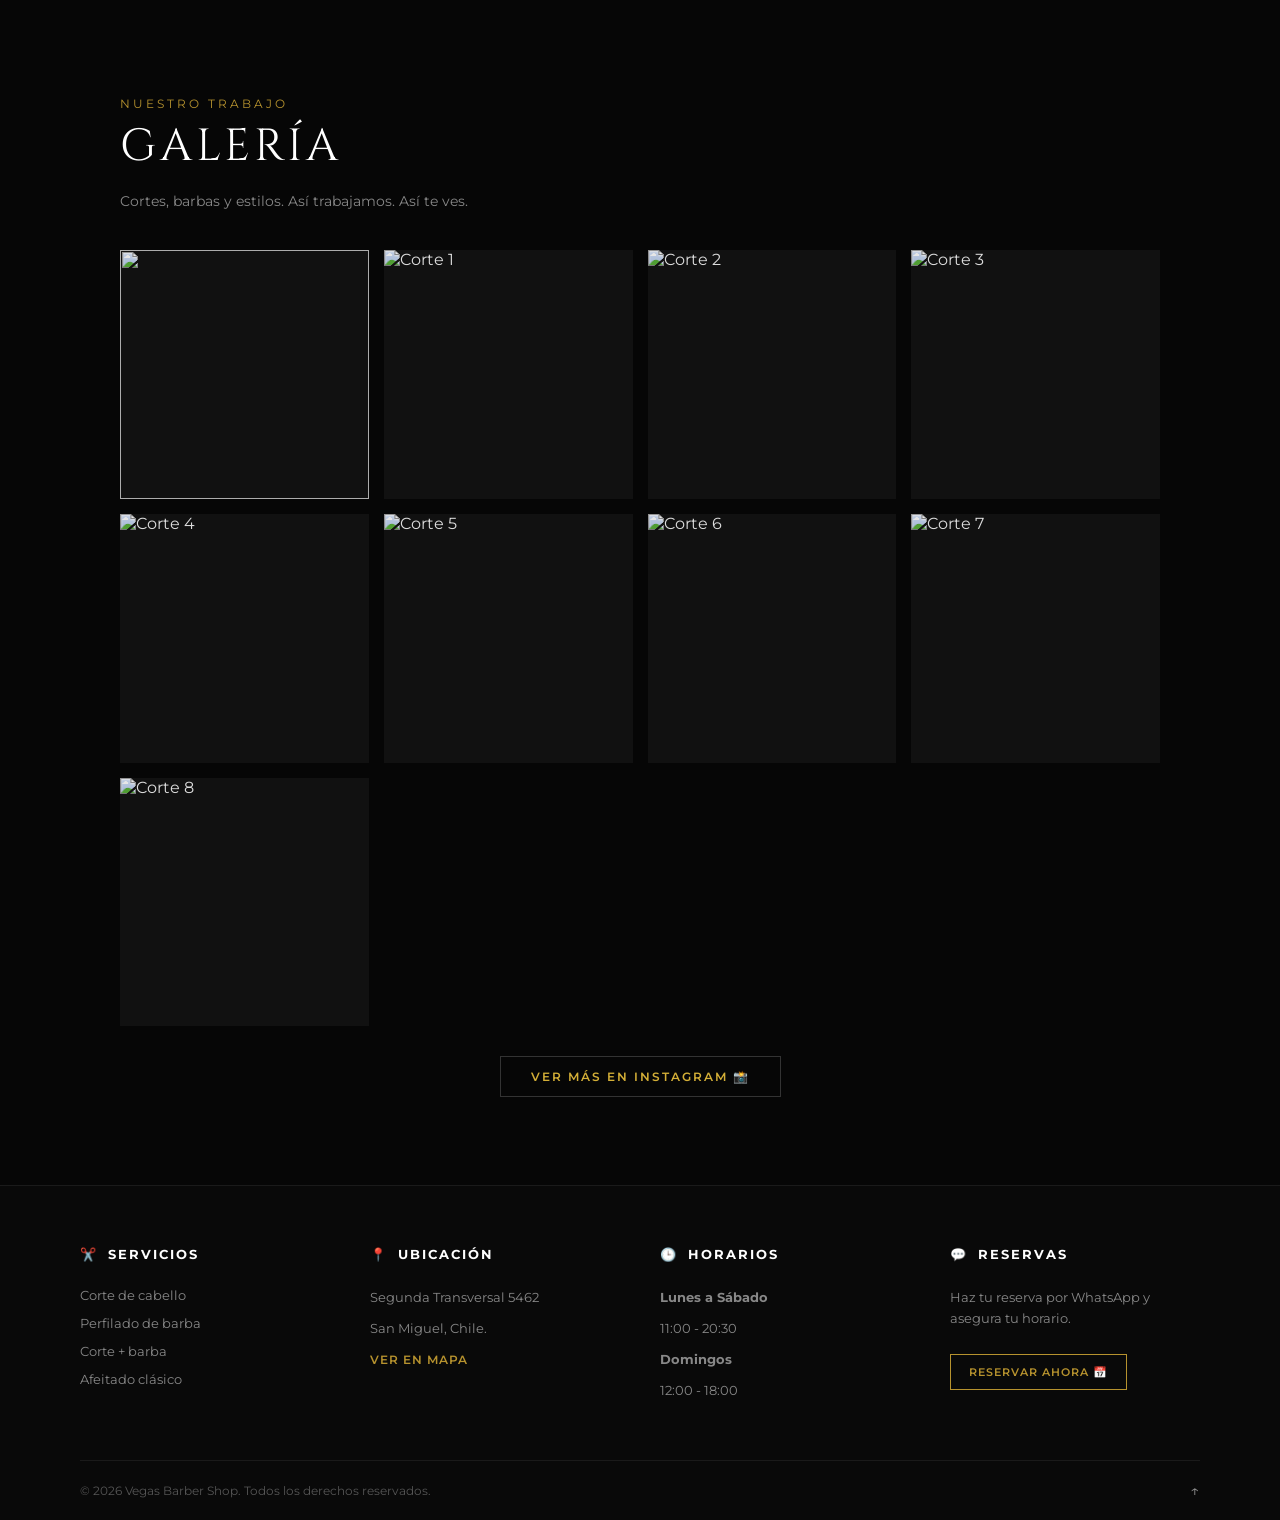
==== commit ef4d9d94: "Update index.html" ====
--- a/index.html
+++ b/index.html
@@ -105,14 +105,114 @@
     <p class="gallery-desc">Cortes, barbas y estilos. Así trabajamos. Así te ves.</p>
     
     <div class="gallery-grid">
-      <div class="gallery-item"><img src="https://images.unsplash.com/photo-1503951914875-452162b0f3f1?q=80&w=500" alt="Corte 1"></div>
-      <div class="gallery-item"><img src="https://images.unsplash.com/photo-1621605815971-fbc98d665033?q=80&w=500" alt="Corte 2"></div>
-      <div class="gallery-item"><img src="https://images.unsplash.com/photo-1599351431202-1e0f0137899a?q=80&w=500" alt="Corte 3"></div>
+      <div class="gallery-item"><img src="https://images.unsplash.com/photo-1503951914875-452162b0f3f1?q=80&w=500/* ==========================================================================
+   6. RESPONSIVE (Ajustes finos para celulares)
+   ========================================================================== */
+@media (max-width: 768px) {
+  /* 1. Navbar: Reducimos espacio y centramos el logo si es necesario */
+  .navbar { 
+    padding: 15px 20px; 
+  }
+  .nav-links { 
+    display: none; /* Oculta el menú largo para que no choque con los botones */
+  } 
+  .navbar .btn-outline {
+    padding: 8px 12px;
+    font-size: 10px;
+  }
+
+  /* 2. Hero: Centramos el contenido en celulares para que se vea ordenado */
+  .hero { 
+    padding-left: 20px; 
+    padding-right: 20px;
+    place-items: center center; /* Centra todo el texto sobre la silla */
+    text-align: center;
+  }
+  .hero-content {
+    text-align: center;
+    display: flex;
+    flex-direction: column;
+    align-items: center;
+  }
+  .hero-title { 
+    font-size: 55px; /* Achicamos VEGAS para que quepa en cualquier pantalla sin cortarse */
+    letter-spacing: 4px;
+  }
+  .hero-subtitle { 
+    font-size: 18px; 
+    letter-spacing: 6px; 
+    margin: 10px 0 20px 0;
+  }
+  .hero-tagline {
+    font-size: 13px;
+    line-height: 1.6;
+    margin-bottom: 25px;
+  }
+
+  /* 3. Servicios: Todo en una sola columna limpia */
+  .services-section { 
+    padding: 60px 20px 20px 20px; 
+  }
+  .services-container { 
+    grid-template-columns: 1fr; 
+    gap: 40px; 
+  }
+  .service-name { 
+    white-space: normal; /* Permite que si el servicio es largo, baje ordenadamente */
+    font-size: 14px;
+  }
+  .service-price {
+    font-size: 14px;
+  }
+
+  /* 4. Galería: 2 columnas perfectas en vertical */
+  .gallery-section { 
+    padding: 60px 20px; 
+  }
+  .section-title {
+    font-size: 32px;
+  }
+  .gallery-grid { 
+    grid-template-columns: repeat(2, 1fr); 
+    gap: 10px;
+  }
+
+  /* 5. Tarjetas de Reserva de Barberos */
+  .barbers-grid {
+    gap: 20px;
+  }
+  .barber-card {
+    width: 100%; /* La tarjeta se adapta al ancho total del celular */
+    max-width: 340px;
+    padding: 30px 20px;
+  }
+
+  /* 6. Footer: Columnas se apilan una abajo de la otra */
+  .main-footer { 
+    padding: 50px 20px 20px 20px; 
+  }
+  .footer-container { 
+    grid-template-columns: 1fr; 
+    gap: 35px; 
+    text-align: center; /* Centra los textos del footer en el celular */
+  }
+  .footer-column h3 {
+    justify-content: center; /* Centra los iconos de tijeras, mapa, reloj, etc. */
+  }
+  .footer-bottom {
+    flex-direction: column;
+    gap: 15px;
+    margin-top: 35px;
+  }
+} alt="Corte 1"></div>
+      <div class="gallery-item"><img src="corte1" alt="Corte 1"></div>
+      <div class="gallery-item"><img src="corte6" alt="Corte 2"></div>
+      <div class="gallery-item"><img src="corte2" alt="Corte 3"></div>
       <div class="gallery-item"><img src="https://images.unsplash.com/photo-1622286342621-4bd786c2447c?q=80&w=500" alt="Corte 4"></div>
-      <div class="gallery-item"><img src="https://images.unsplash.com/photo-1517832606589-7a598b38927e?q=80&w=500" alt="Corte 5"></div>
-      <div class="gallery-item"><img src="https://images.unsplash.com/photo-1503951914875-452162b0f3f1?q=80&w=500" alt="Corte 6"></div>
+      <div class="gallery-item"><img src="corte3" alt="Corte 5"></div>
+      <div class="gallery-item"><img src="corte4" alt="Corte 6"></div>
       <div class="gallery-item"><img src="https://images.unsplash.com/photo-1621605815971-fbc98d665033?q=80&w=500" alt="Corte 7"></div>
-      <div class="gallery-item"><img src="https://images.unsplash.com/photo-1599351431202-1e0f0137899a?q=80&w=500" alt="Corte 8"></div>
+      <div class="gallery-item"><img src="corte5" alt="Corte 8"></div>
     </div>
 
     <div class="gallery-action">
--- a/styles.css
+++ b/styles.css
@@ -319,19 +319,105 @@
 /* ==========================================================================
    6. RESPONSIVE (Ajustes para celulares)
    ========================================================================== */
-@media (max-width: 900px) {
-  .navbar { padding: 20px; }
-  .nav-links { display: none; } /* Oculta el menú largo en móviles */
-  
-  .hero { padding-left: 30px; }
-  .hero-title { font-size: 60px; }
-  .hero-subtitle { font-size: 18px; letter-spacing: 6px; }
-  
-  .gallery-section { padding: 60px 20px; }
-  .gallery-grid { grid-template-columns: repeat(2, 1fr); } /* 2 columnas en celular */
-  
-  .main-footer { padding: 40px 20px 20px 20px; }
-  .footer-container { grid-template-columns: 1fr; gap: 30px; } /* Columnas en vertical */
+/* ==========================================================================
+   6. RESPONSIVE (Ajustes finos para celulares)
+   ========================================================================== */
+@media (max-width: 768px) {
+  /* 1. Navbar: Reducimos espacio y centramos el logo si es necesario */
+  .navbar { 
+    padding: 15px 20px; 
+  }
+  .nav-links { 
+    display: none; /* Oculta el menú largo para que no choque con los botones */
+  } 
+  .navbar .btn-outline {
+    padding: 8px 12px;
+    font-size: 10px;
+  }
+
+  /* 2. Hero: Centramos el contenido en celulares para que se vea ordenado */
+  .hero { 
+    padding-left: 20px; 
+    padding-right: 20px;
+    place-items: center center; /* Centra todo el texto sobre la silla */
+    text-align: center;
+  }
+  .hero-content {
+    text-align: center;
+    display: flex;
+    flex-direction: column;
+    align-items: center;
+  }
+  .hero-title { 
+    font-size: 55px; /* Achicamos VEGAS para que quepa en cualquier pantalla sin cortarse */
+    letter-spacing: 4px;
+  }
+  .hero-subtitle { 
+    font-size: 18px; 
+    letter-spacing: 6px; 
+    margin: 10px 0 20px 0;
+  }
+  .hero-tagline {
+    font-size: 13px;
+    line-height: 1.6;
+    margin-bottom: 25px;
+  }
+
+  /* 3. Servicios: Todo en una sola columna limpia */
+  .services-section { 
+    padding: 60px 20px 20px 20px; 
+  }
+  .services-container { 
+    grid-template-columns: 1fr; 
+    gap: 40px; 
+  }
+  .service-name { 
+    white-space: normal; /* Permite que si el servicio es largo, baje ordenadamente */
+    font-size: 14px;
+  }
+  .service-price {
+    font-size: 14px;
+  }
+
+  /* 4. Galería: 2 columnas perfectas en vertical */
+  .gallery-section { 
+    padding: 60px 20px; 
+  }
+  .section-title {
+    font-size: 32px;
+  }
+  .gallery-grid { 
+    grid-template-columns: repeat(2, 1fr); 
+    gap: 10px;
+  }
+
+  /* 5. Tarjetas de Reserva de Barberos */
+  .barbers-grid {
+    gap: 20px;
+  }
+  .barber-card {
+    width: 100%; /* La tarjeta se adapta al ancho total del celular */
+    max-width: 340px;
+    padding: 30px 20px;
+  }
+
+  /* 6. Footer: Columnas se apilan una abajo de la otra */
+  .main-footer { 
+    padding: 50px 20px 20px 20px; 
+  }
+  .footer-container { 
+    grid-template-columns: 1fr; 
+    gap: 35px; 
+    text-align: center; /* Centra los textos del footer en el celular */
+  }
+  .footer-column h3 {
+    justify-content: center; /* Centra los iconos de tijeras, mapa, reloj, etc. */
+  }
+  .footer-bottom {
+    flex-direction: column;
+    gap: 15px;
+    margin-top: 35px;
+  }
 }
 
 /* ==========================================================================
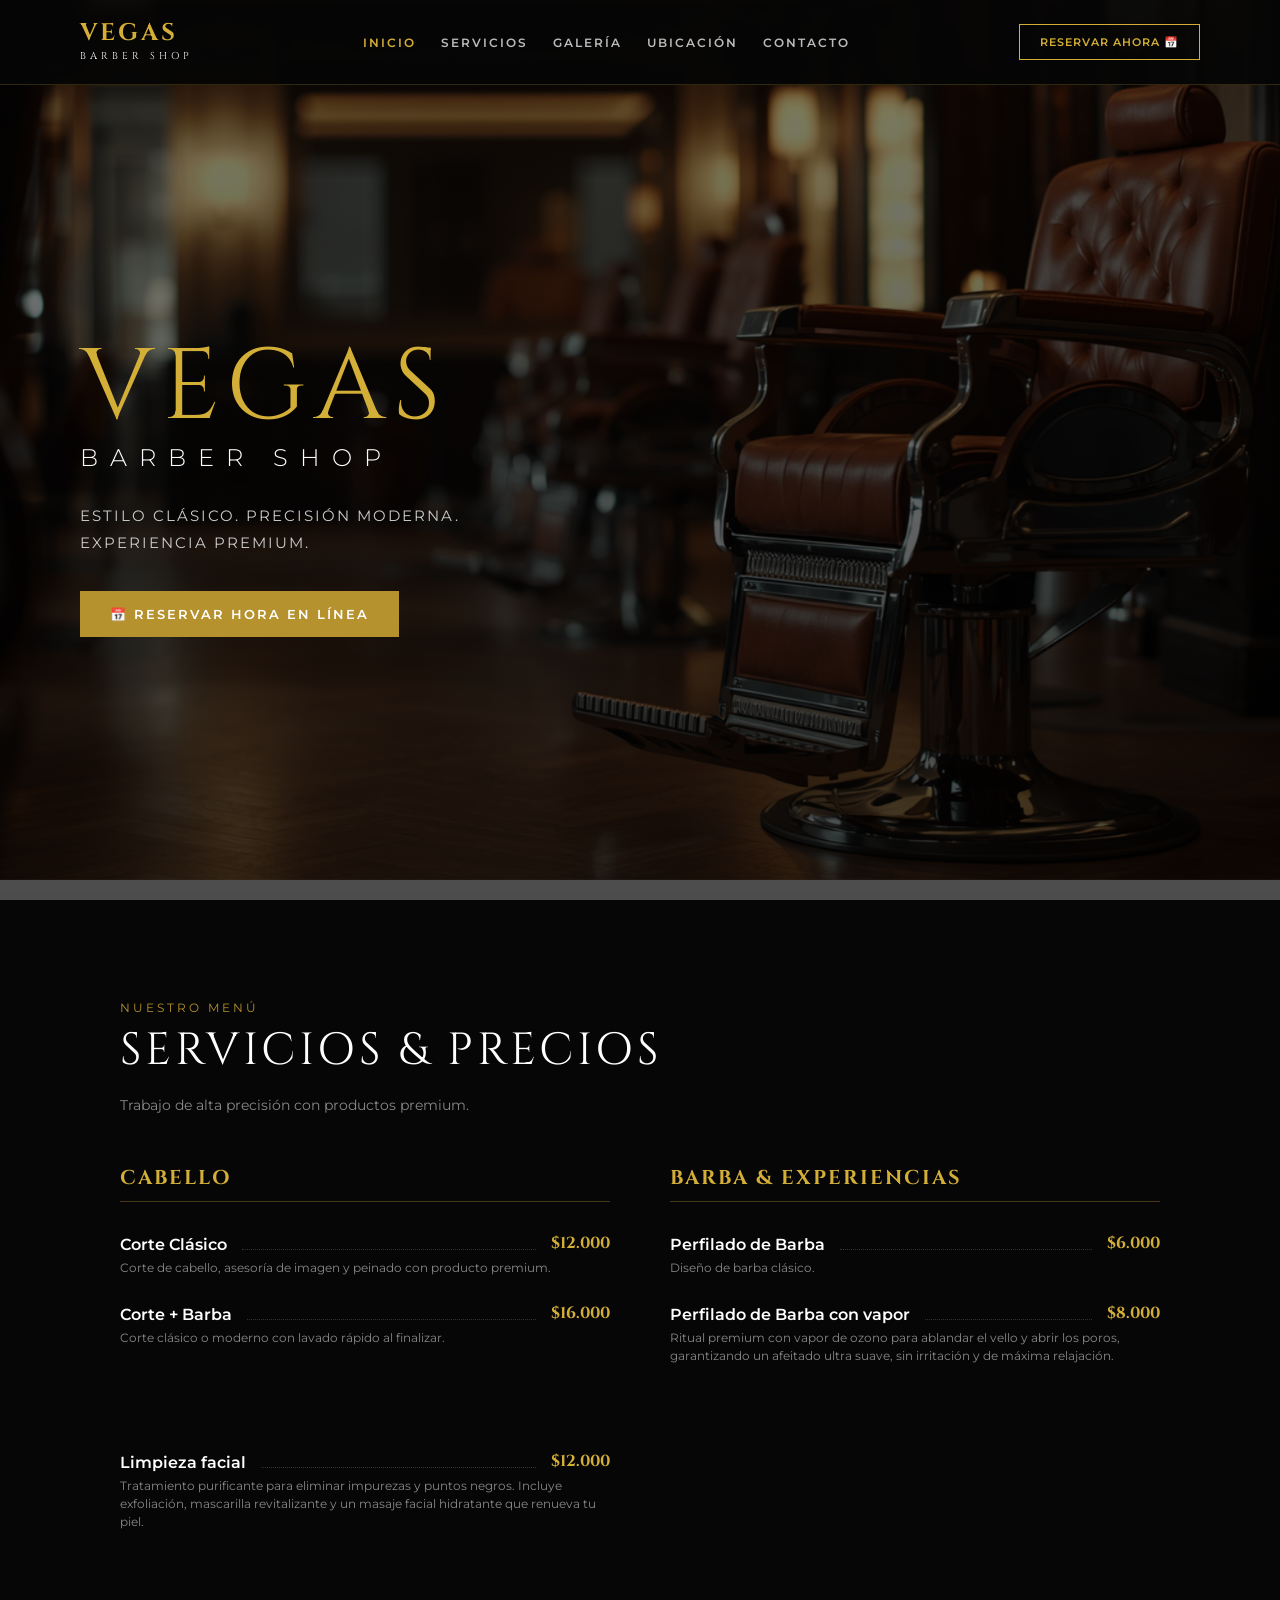
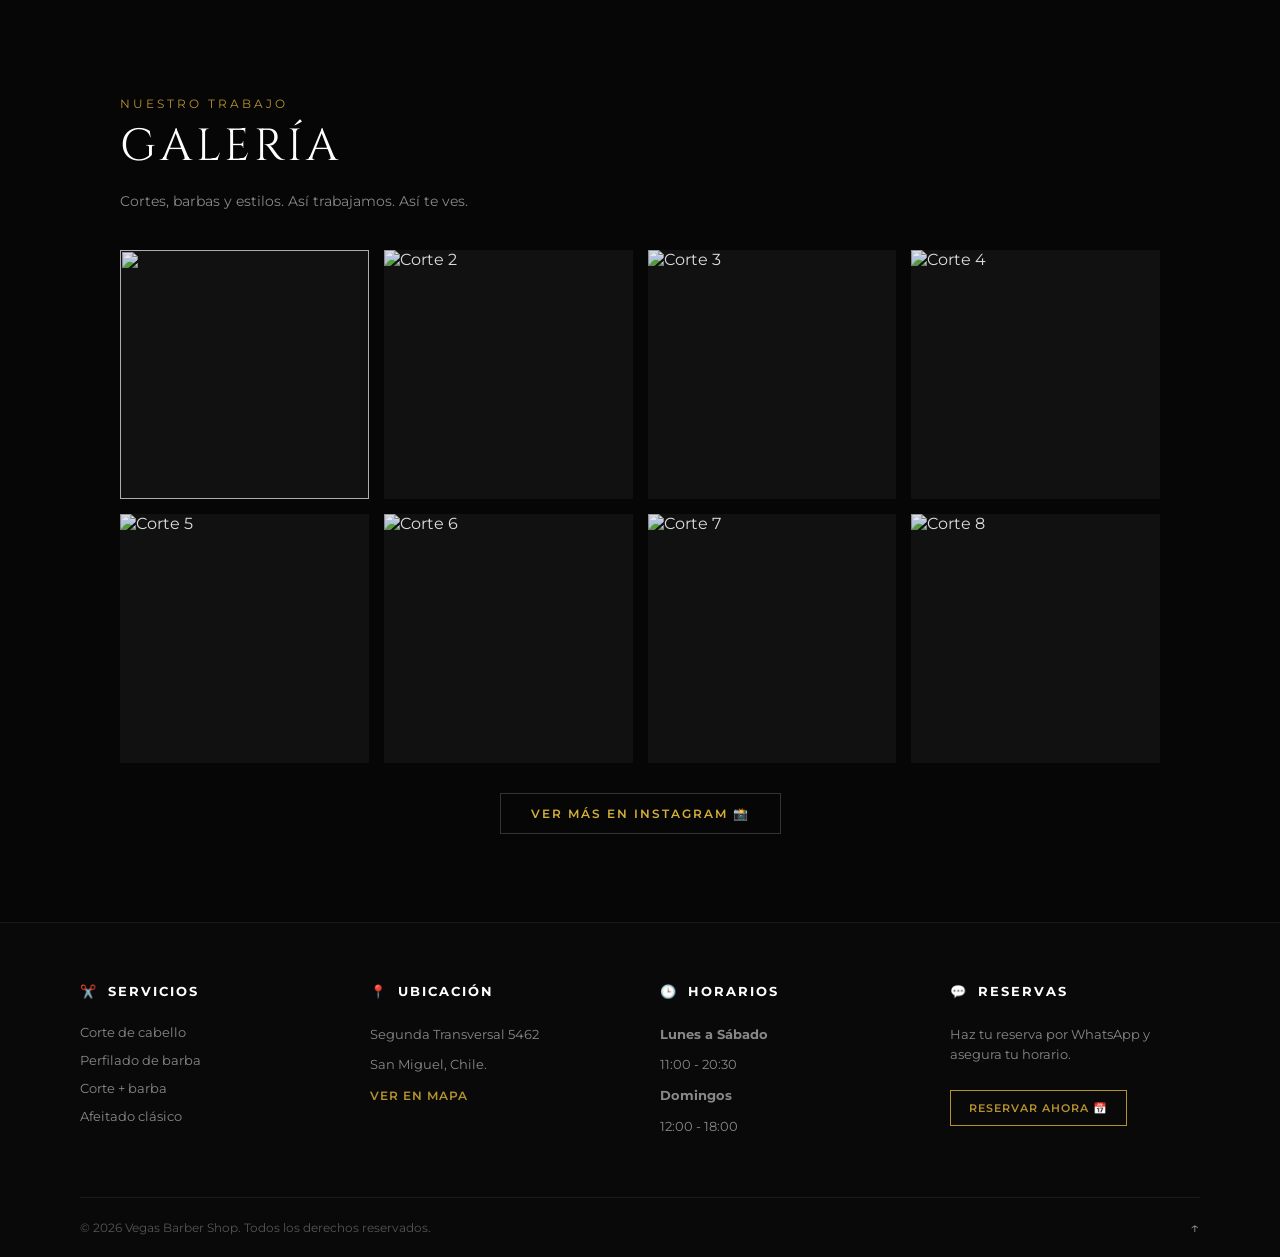
==== commit 511d4dce: "Update index.html" ====
--- a/index.html
+++ b/index.html
@@ -205,7 +205,6 @@
     margin-top: 35px;
   }
 } alt="Corte 1"></div>
-      <div class="gallery-item"><img src="corte1" alt="Corte 1"></div>
       <div class="gallery-item"><img src="corte6" alt="Corte 2"></div>
       <div class="gallery-item"><img src="corte2" alt="Corte 3"></div>
       <div class="gallery-item"><img src="https://images.unsplash.com/photo-1622286342621-4bd786c2447c?q=80&w=500" alt="Corte 4"></div>
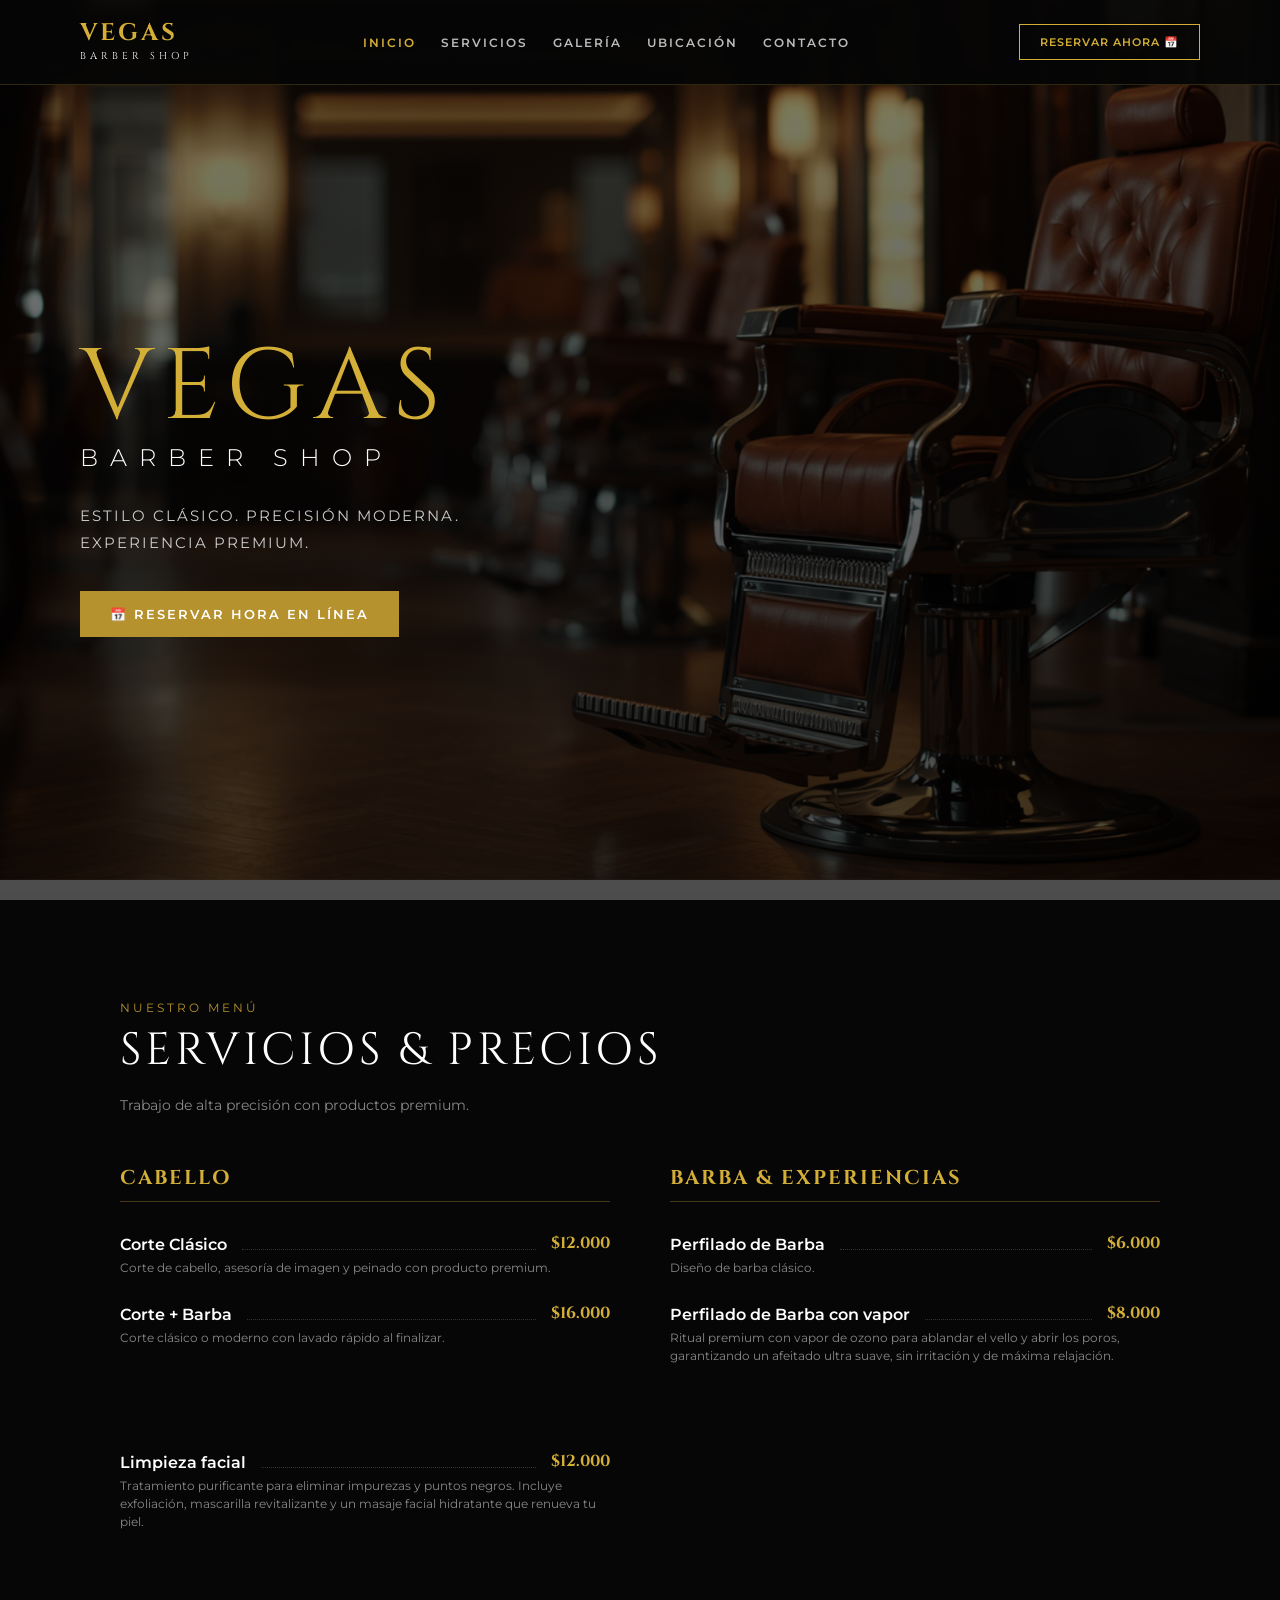
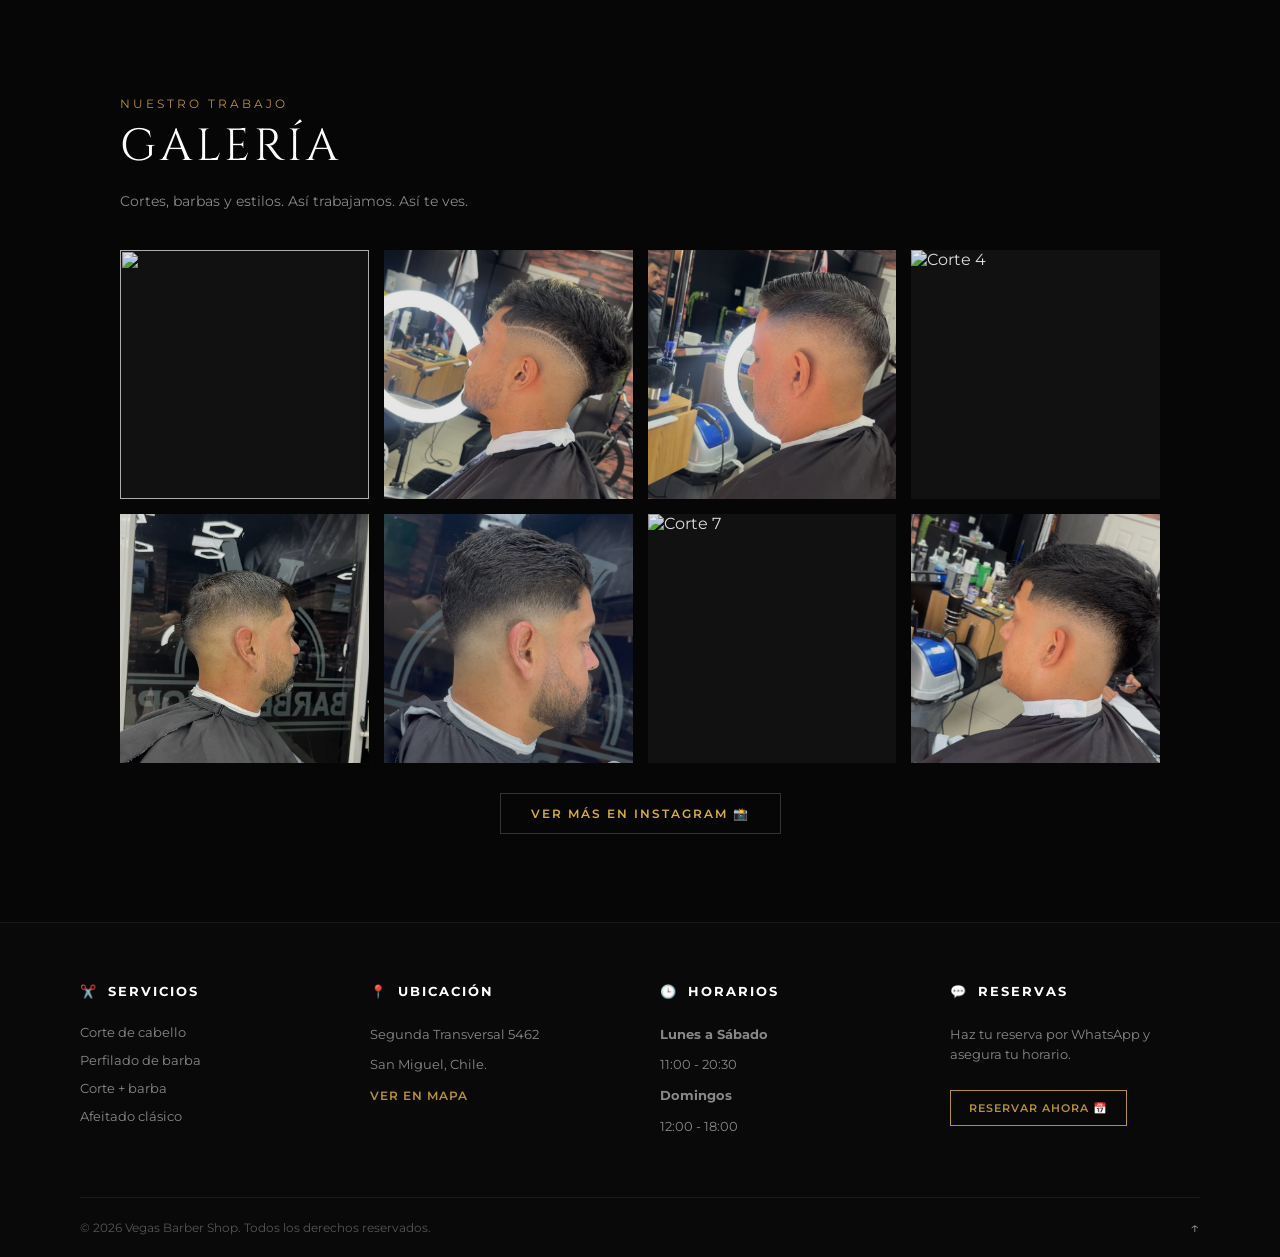
==== commit ecd86dc8: "Update index.html" ====
--- a/index.html
+++ b/index.html
@@ -205,13 +205,13 @@
     margin-top: 35px;
   }
 } alt="Corte 1"></div>
-      <div class="gallery-item"><img src="corte6" alt="Corte 2"></div>
-      <div class="gallery-item"><img src="corte2" alt="Corte 3"></div>
+      <div class="gallery-item"><img src="corte6.jpeg" alt="Corte 2"></div>
+      <div class="gallery-item"><img src="corte2.jpeg" alt="Corte 3"></div>
       <div class="gallery-item"><img src="https://images.unsplash.com/photo-1622286342621-4bd786c2447c?q=80&w=500" alt="Corte 4"></div>
-      <div class="gallery-item"><img src="corte3" alt="Corte 5"></div>
-      <div class="gallery-item"><img src="corte4" alt="Corte 6"></div>
+      <div class="gallery-item"><img src="corte3.jpeg" alt="Corte 5"></div>
+      <div class="gallery-item"><img src="corte4.jpeg" alt="Corte 6"></div>
       <div class="gallery-item"><img src="https://images.unsplash.com/photo-1621605815971-fbc98d665033?q=80&w=500" alt="Corte 7"></div>
-      <div class="gallery-item"><img src="corte5" alt="Corte 8"></div>
+      <div class="gallery-item"><img src="corte5.jpeg" alt="Corte 8"></div>
     </div>
 
     <div class="gallery-action">
